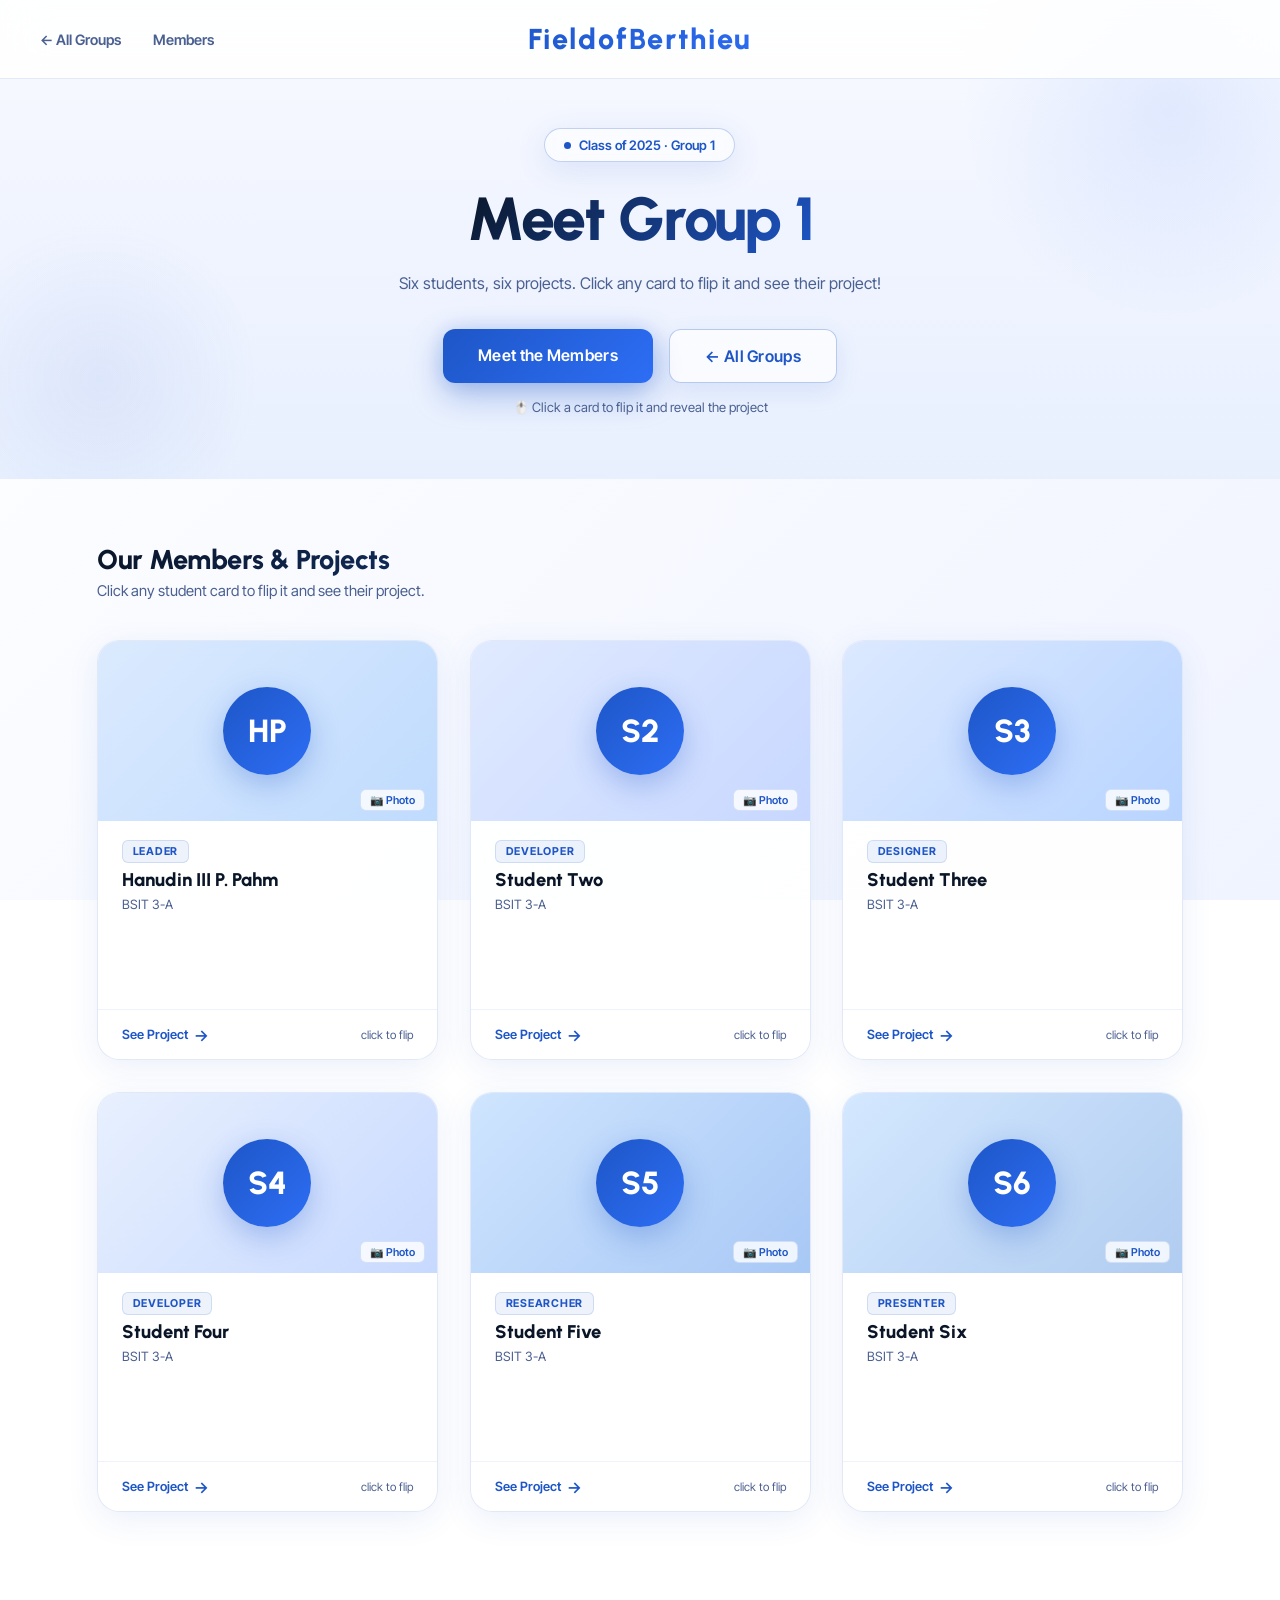
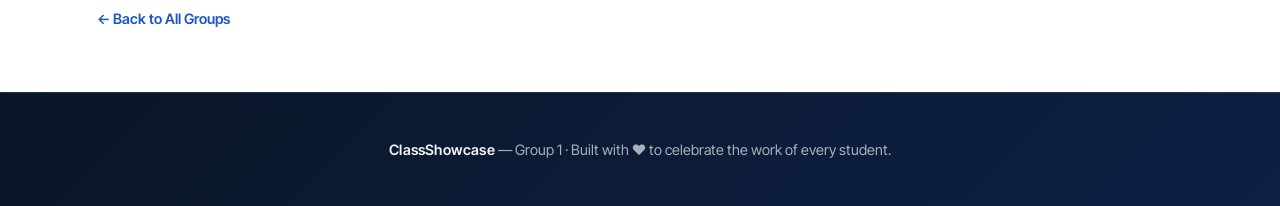
==== showcasewebsite/group1.html @ a746ad6e "added html for all groups" ====
<!DOCTYPE html>
<html lang="en">
<head>
  <meta charset="UTF-8"/>
  <meta name="viewport" content="width=device-width, initial-scale=1.0"/>
  <title>Group 1 — Class Project Showcase</title>
  <link href="https://fonts.googleapis.com/css2?family=Urbanist:wght@400;500;600;700;800&family=Inter+Tight:ital,wght@0,300;0,400;0,500;0,600;1,300&display=swap" rel="stylesheet"/>
  <link rel="stylesheet" href="style.css"/>
  <style>

    /* ─── GROUP HERO ─── */
    .group-hero {
      min-height: 52vh;
      display: flex; flex-direction: column;
      align-items: center; justify-content: center;
      text-align: center;
      padding: 8rem 2rem 4rem;
      background: linear-gradient(180deg, #f8faff 0%, #f0f4ff 50%, #e8f0fe 100%);
      position: relative; overflow: hidden;
    }
    .group-hero::before {
      content: ''; position: absolute; top: -100px; right: -100px;
      width: 420px; height: 420px; border-radius: 50%;
      background: radial-gradient(circle, rgba(45,110,245,0.1) 0%, transparent 70%);
      pointer-events: none;
    }
    .group-hero::after {
      content: ''; position: absolute; bottom: -60px; left: -60px;
      width: 320px; height: 320px; border-radius: 50%;
      background: radial-gradient(circle, rgba(30,86,199,0.07) 0%, transparent 70%);
      pointer-events: none;
    }
    .group-hero-badge {
      display: inline-flex; align-items: center; gap: .5rem;
      background: rgba(255,255,255,0.6); color: var(--blue-brand);
      border: 1px solid rgba(30,86,199,.25); border-radius: 100px;
      padding: .5rem 1.2rem; font-size: .82rem; font-weight: 600;
      margin-bottom: 1.5rem; backdrop-filter: blur(10px);
      box-shadow: 0 8px 32px rgba(30,86,199,.12);
      animation: fadeUp .5s ease both;
    }
    .group-hero-badge-dot {
      width: 7px; height: 7px; border-radius: 50%;
      background: var(--blue-brand); animation: pulse 2.5s ease-in-out infinite;
    }
    .group-hero h1 {
      font-family: 'Urbanist', sans-serif;
      font-size: clamp(2.2rem, 5vw, 3.8rem);
      font-weight: 800; line-height: 1.1;
      background: linear-gradient(135deg, #0a1628 0%, #1e56c7 100%);
      -webkit-background-clip: text; -webkit-text-fill-color: transparent;
      background-clip: text; letter-spacing: -1.5px;
      margin-bottom: 1rem;
      animation: fadeUp .6s .1s ease both;
    }
    .group-hero p {
      max-width: 500px; font-size: 1rem; line-height: 1.75;
      color: var(--text-muted); font-weight: 400;
      animation: fadeUp .6s .2s ease both;
    }
    .group-hero-actions {
      display: flex; gap: 1rem; flex-wrap: wrap; justify-content: center;
      margin-top: 2rem;
      animation: fadeUp .6s .3s ease both;
    }
    .flip-hint {
      margin-top: 1rem;
      display: inline-flex; align-items: center; gap: .4rem;
      font-size: .82rem; color: var(--text-muted);
      animation: fadeUp .6s .4s ease both;
    }

    /* ─── SECTION WRAPPER ─── */
    .section-wrap {
      max-width: 1150px; margin: 0 auto;
      padding: 4rem 2rem 6rem;
    }
    .section-title {
      font-family: 'Urbanist', sans-serif;
      font-size: 1.7rem; font-weight: 800;
      background: linear-gradient(135deg, #0a1628 0%, #1e56c7 100%);
      -webkit-background-clip: text; -webkit-text-fill-color: transparent;
      background-clip: text; letter-spacing: -.5px;
      margin-bottom: .4rem;
    }
    .section-sub {
      font-size: .93rem; color: var(--text-muted);
      margin-bottom: 2.5rem;
    }

    /* ─── FLIP CARD GRID ─── */
    .flip-grid {
      display: grid;
      grid-template-columns: repeat(auto-fill, minmax(280px, 1fr));
      gap: 2rem;
    }

    /* ─── FLIP CARD WRAPPER ─── */
    .flip-card {
      height: 420px;
      perspective: 1200px;
      cursor: pointer;
      animation: fadeUp .5s ease both;
    }

    .flip-card-inner {
      position: relative; width: 100%; height: 100%;
      transform-style: preserve-3d;
      transition: transform .65s cubic-bezier(0.4, 0.2, 0.2, 1);
      border-radius: 22px;
    }
    .flip-card.flipped .flip-card-inner {
      transform: rotateY(180deg);
    }

    /* ─── FRONT ─── */
    .flip-front, .flip-back {
      position: absolute; inset: 0;
      border-radius: 22px;
      backface-visibility: hidden;
      -webkit-backface-visibility: hidden;
      overflow: hidden;
    }

    .flip-front {
      background: rgba(255,255,255,0.9);
      border: 1px solid rgba(30,86,199,.13);
      box-shadow: 0 8px 32px rgba(30,86,199,.09);
      display: flex; flex-direction: column;
      backdrop-filter: blur(8px);
    }

    .flip-front-photo {
      height: 180px;
      display: flex; align-items: center; justify-content: center;
      position: relative; overflow: hidden;
    }
    .flip-front-photo-inner {
      width: 88px; height: 88px; border-radius: 50%;
      display: flex; align-items: center; justify-content: center;
      font-family: 'Urbanist', sans-serif;
      font-size: 2rem; font-weight: 800; color: #fff;
      background: var(--gradient-primary);
      box-shadow: 0 10px 30px rgba(30,86,199,.3);
      z-index: 1;
    }
    .flip-front-photo-label {
      position: absolute; bottom: 10px; right: 12px;
      font-size: .68rem; font-weight: 600; color: var(--blue-brand);
      background: rgba(255,255,255,.8); border-radius: 6px;
      padding: .2rem .55rem; backdrop-filter: blur(4px);
      border: 1px solid rgba(30,86,199,.15);
    }

    .flip-front-body {
      padding: 1.2rem 1.5rem; flex: 1;
      display: flex; flex-direction: column; gap: .4rem;
    }
    .flip-role-badge {
      display: inline-flex;
      font-size: .68rem; font-weight: 700; letter-spacing: .07em;
      text-transform: uppercase; color: var(--blue-brand);
      background: rgba(30,86,199,.08); border-radius: 6px;
      padding: .2rem .6rem; width: fit-content;
      border: 1px solid rgba(30,86,199,.15);
    }
    .flip-name {
      font-family: 'Urbanist', sans-serif;
      font-size: 1.15rem; font-weight: 800;
      color: var(--blue-deep); line-height: 1.2;
    }
    .flip-course {
      font-size: .8rem; color: var(--text-muted);
    }

    .flip-front-footer {
      padding: .9rem 1.5rem;
      border-top: 1px solid rgba(30,86,199,.08);
      display: flex; align-items: center; justify-content: space-between;
    }
    .flip-cta {
      font-size: .8rem; font-weight: 600; color: var(--blue-brand);
      display: flex; align-items: center; gap: .35rem;
    }
    .flip-icon {
      font-size: 1rem; animation: bounceX 1.6s ease-in-out infinite;
    }
    @keyframes bounceX {
      0%,100% { transform: translateX(0); }
      50% { transform: translateX(5px); }
    }

    /* ─── BACK ─── */
    .flip-back {
      transform: rotateY(180deg);
      display: flex; flex-direction: column;
      color: #fff;
    }

    .flip-back-banner {
      height: 130px;
      display: flex; align-items: center; justify-content: center;
      font-size: 3.2rem; position: relative;
      border-radius: 22px 22px 0 0;
      flex-shrink: 0;
    }
    .flip-back-banner::after {
      content: ''; position: absolute; inset: 0;
      background: linear-gradient(to bottom, transparent 40%, rgba(10,22,40,.18) 100%);
      border-radius: 22px 22px 0 0;
    }

    .flip-back-body {
      background: #fff;
      flex: 1; padding: 1.2rem 1.5rem;
      display: flex; flex-direction: column; gap: .5rem;
      border-radius: 0 0 22px 22px;
      overflow-y: auto;
      min-height: 0;
    }
    .flip-back-tags {
      display: flex; gap: .4rem; flex-wrap: wrap;
    }
    .flip-back-title {
      font-family: 'Urbanist', sans-serif;
      font-size: 1.15rem; font-weight: 800;
      background: linear-gradient(135deg, #0a1628, #1e56c7);
      -webkit-background-clip: text; -webkit-text-fill-color: transparent;
      background-clip: text; line-height: 1.2;
    }
    .flip-back-desc {
      font-size: .82rem; color: var(--text-muted);
      line-height: 1.6; font-weight: 400; flex: 1;
    }
    .flip-back-footer {
      display: flex; align-items: center; justify-content: space-between;
      padding-top: .8rem;
      border-top: 1px solid rgba(30,86,199,.08);
      margin-top: auto;
      flex-shrink: 0;
      padding-bottom: .3rem;
    }
    .flip-back-link {
      font-size: .8rem; font-weight: 600; color: var(--blue-brand);
      text-decoration: none;
      display: inline-flex; align-items: center; gap: .3rem;
      transition: gap .2s;
    }
    .flip-back-link:hover { gap: .5rem; }
    .flip-back-close {
      font-size: .75rem; color: var(--text-muted);
      cursor: pointer; font-weight: 500;
      background: none; border: none; padding: 0;
      font-family: 'Inter Tight', sans-serif;
    }

    /* ─── BACK LINK ─── */
    .back-link-wrap {
      max-width: 1150px; margin: 0 auto;
      padding: 0 2rem 4rem;
    }
    .back-link {
      color: var(--blue-brand); font-size: .9rem;
      font-weight: 600; text-decoration: none;
      display: inline-flex; align-items: center; gap: .4rem;
      transition: gap .2s;
    }
    .back-link:hover { gap: .65rem; }

    @media (max-width: 768px) {
      .flip-grid { grid-template-columns: repeat(2, 1fr); gap: 1.2rem; }
      .flip-card { height: 420px; }
      .section-wrap { padding: 3rem 1.2rem 4rem; }
    }
    @media (max-width: 480px) {
      .flip-grid { grid-template-columns: 1fr; }
    }
  </style>
</head>
<body>

  <!-- NAV -->
  <nav id="navbar">
    <a href="index.html" class="nav-logo">FieldofBerthieu</a>
    <ul class="nav-links" id="navLinks">
      <li><a href="index.html">← All Groups</a></li>
      <li><a href="#members">Members</a></li>
    </ul>
    <div class="hamburger" id="hamburger" onclick="toggleNav()">
      <span></span><span></span><span></span>
    </div>
  </nav>

  <!-- HERO -->
  <section class="group-hero">
    <div class="group-hero-badge">
      <span class="group-hero-badge-dot"></span> Class of 2025 · Group 1
    </div>
    <h1>Meet Group 1</h1>
    <p>Six students, six projects. Click any card to flip it and see their project!</p>
    <div class="group-hero-actions">
      <a href="#members" class="btn-primary">Meet the Members</a>
      <a href="index.html" class="btn-secondary">← All Groups</a>
    </div>
    <div class="flip-hint">
      🖱️ Click a card to flip it and reveal the project
    </div>
  </section>

  <!-- MEMBERS + FLIP CARDS -->
  <section class="section-wrap" id="members">
    <div class="section-title">Our Members & Projects</div>
    <div class="section-sub">Click any student card to flip it and see their project.</div>
    <div class="flip-grid" id="flipGrid"></div>
  </section>

  <!-- BACK -->
  <div class="back-link-wrap">
    <a href="index.html" class="back-link">← Back to All Groups</a>
  </div>

  <!-- FOOTER -->
  <footer>
    <strong>ClassShowcase</strong> — Group 1 · Built with ❤️ to celebrate the work of every student.
  </footer>

  <!-- PROJECT MODAL -->
  <div class="modal-overlay" id="projectModal" onclick="handleOverlayClick(event)">
    <div class="modal modal-wrapper" id="projectModalBox">
      <button class="modal-close-btn" onclick="closeProjectModal()">✕</button>
      <div id="pmImageView" style="display:none;">
        <img id="pmFullImage" src="" alt="Project"
          style="width:100%;border-radius:22px;display:block;max-height:90vh;object-fit:contain;"/>
      </div>
      <div id="pmDefaultView">
        <div class="modal-thumb" id="pmThumb" style="border-radius:22px 22px 0 0; font-size:5rem; display:flex; align-items:center; justify-content:center; height:220px;"></div>
        <div class="modal-content">
          <div class="modal-tags" id="pmTags"></div>
          <div class="modal-title" id="pmTitle"></div>
          <div class="modal-desc" id="pmDesc"></div>
          <div class="modal-meta">
            <div class="meta-item">
              <span class="meta-label">Author</span>
              <span class="meta-value" id="pmAuthor"></span>
            </div>
            <div class="meta-item">
              <span class="meta-label">Category</span>
              <span class="meta-value" id="pmCategory"></span>
            </div>
            <div class="meta-item">
              <span class="meta-label">Course</span>
              <span class="meta-value" id="pmCourse"></span>
            </div>
          </div>
          <div class="modal-actions">
            <a href="#" class="btn-primary" id="pmLink" target="_blank">View Project →</a>
            <button class="btn-secondary" onclick="closeProjectModal()">Close</button>
          </div>
        </div>
      </div>
    </div>
  </div>

  <script>
    const BGSLIST = [
      'linear-gradient(135deg,#dbeafe,#bfdbfe)',
      'linear-gradient(135deg,#e0eaff,#c7d7ff)',
      'linear-gradient(135deg,#dce9ff,#b8d4ff)',
      'linear-gradient(135deg,#e8f0fe,#c7d9ff)',
      'linear-gradient(135deg,#cfe5ff,#a8c8f5)',
      'linear-gradient(135deg,#d4e8ff,#b0ccf0)',
    ];
    const COLORS = ['#1e56c7','#2d6ef5','#0d5ad6','#1a3a6b','#3b82f6','#0ea5e9'];

    // ── Edit student & project data here ──
    const members = [
      {
        id: 1,
        // STUDENT INFO
        name: 'Hanudin III P. Pahm', course: 'BSIT 3-A', role: 'Leader', initials: 'HP',
        // PROJECT INFO
        projectTitle: 'Limited Hands, Growing Needs',
        projectDesc: 'An Insertion on the Lack of Manpower at the Field of Dreams Children\'s Charity Foundation. This paper explores how manpower is essential in social work, particularly in children\'s charity, and how the lack of volunteers affects the care and development of children in orphanages.',
        projectTags: ['PT 1', 'Insertion', 'Fratelli Tutti', 'Research'],
        projectEmoji: '📄',
        projectImage: 'hanudin-project.jfif',
        projectLink: '#',
        projectCategory: 'Research',
      },
      {
        id: 2,
        name: 'Student Two', course: 'BSIT 3-A', role: 'Developer', initials: 'S2',
        projectTitle: 'Project Two',
        projectDesc: 'A short description of Student Two\'s project. Edit this to explain what it does and what tech was used.',
        projectTags: ['Flutter', 'Dart'],
        projectEmoji: '📱',
        projectLink: '#',
        projectCategory: 'Mobile',
      },
      {
        id: 3,
        name: 'Student Three', course: 'BSIT 3-A', role: 'Designer', initials: 'S3',
        projectTitle: 'Project Three',
        projectDesc: 'A short description of Student Three\'s project. Edit this to explain what it does and what tech was used.',
        projectTags: ['Figma', 'UI/UX'],
        projectEmoji: '🎨',
        projectLink: '#',
        projectCategory: 'Design',
      },
      {
        id: 4,
        name: 'Student Four', course: 'BSIT 3-A', role: 'Developer', initials: 'S4',
        projectTitle: 'Project Four',
        projectDesc: 'A short description of Student Four\'s project. Edit this to explain what it does and what tech was used.',
        projectTags: ['Python', 'Pandas'],
        projectEmoji: '📊',
        projectLink: '#',
        projectCategory: 'Data / ML',
      },
      {
        id: 5,
        name: 'Student Five', course: 'BSIT 3-A', role: 'Researcher', initials: 'S5',
        projectTitle: 'Project Five',
        projectDesc: 'A short description of Student Five\'s project. Edit this to explain what it does and what tech was used.',
        projectTags: ['Research', 'Docs'],
        projectEmoji: '📝',
        projectLink: '#',
        projectCategory: 'Research',
      },
      {
        id: 6,
        name: 'Student Six', course: 'BSIT 3-A', role: 'Presenter', initials: 'S6',
        projectTitle: 'Project Six',
        projectDesc: 'A short description of Student Six\'s project. Edit this to explain what it does and what tech was used.',
        projectTags: ['JS', 'Canvas'],
        projectEmoji: '🎮',
        projectLink: '#',
        projectCategory: 'Game',
      },
    ];

    function renderFlipCards() {
      const grid = document.getElementById('flipGrid');
      members.forEach((m, i) => {
        const wrapper = document.createElement('div');
        wrapper.className = 'flip-card';
        wrapper.style.animationDelay = (i * 0.08) + 's';
        wrapper.dataset.id = m.id;

        wrapper.innerHTML = `
          <div class="flip-card-inner">

            <!-- FRONT: Student Info -->
            <div class="flip-front">
              <div class="flip-front-photo" style="background:${BGSLIST[i]}">
                <div class="flip-front-photo-inner">${m.initials}</div>
                <span class="flip-front-photo-label">📷 Photo</span>
              </div>
              <div class="flip-front-body">
                <span class="flip-role-badge">${m.role}</span>
                <div class="flip-name">${m.name}</div>
                <div class="flip-course">${m.course}</div>
              </div>
              <div class="flip-front-footer">
                <span class="flip-cta">See Project <span class="flip-icon">→</span></span>
                <span style="font-size:.72rem;color:var(--text-muted);">click to flip</span>
              </div>
            </div>

            <!-- BACK: Project Info -->
            <div class="flip-back">
              <div class="flip-back-banner" style="background:${BGSLIST[i]}">
                ${m.projectEmoji}
              </div>
              <div class="flip-back-body">
                <div class="flip-back-tags">
                  ${m.projectTags.map(t => `<span class="tag">${t}</span>`).join('')}
                </div>
                <div class="flip-back-title">${m.projectTitle}</div>
                <div class="flip-back-desc">${m.projectDesc}</div>
                <div class="flip-back-footer">
                  <button class="btn-primary" style="font-size:.78rem;padding:.5rem 1rem;" onclick="openProjectModal(event, ${m.id})">🔍 View Full Project</button>
                  <button class="flip-back-close" onclick="unflip(event, ${m.id})">↩ Flip back</button>
                </div>
              </div>
            </div>

          </div>`;

        wrapper.addEventListener('click', () => flipCard(m.id));
        grid.appendChild(wrapper);
      });
    }

    function flipCard(id) {
      const card = document.querySelector(`.flip-card[data-id="${id}"]`);
      if (card) card.classList.toggle('flipped');
    }

    function unflip(e, id) {
      e.stopPropagation();
      const card = document.querySelector(`.flip-card[data-id="${id}"]`);
      if (card) card.classList.remove('flipped');
    }

    function openProjectModal(e, id) {
      e.stopPropagation();
      const m = members.find(x => x.id === id);
      const i = members.indexOf(m);
      if (!m) return;

      if (m.projectImage) {
        // Show only the image
        document.getElementById('pmImageView').style.display = 'block';
        document.getElementById('pmDefaultView').style.display = 'none';
        document.getElementById('pmFullImage').src = m.projectImage;
        document.getElementById('pmFullImage').alt = m.projectTitle;
        // Make modal background transparent and tight around image
        document.getElementById('projectModalBox').style.background = 'transparent';
        document.getElementById('projectModalBox').style.boxShadow = 'none';
        document.getElementById('projectModalBox').style.border = 'none';
        document.getElementById('projectModalBox').style.borderRadius = '22px';
        document.getElementById('projectModalBox').style.overflow = 'hidden';
      } else {
        // Show default detail view
        document.getElementById('pmImageView').style.display = 'none';
        document.getElementById('pmDefaultView').style.display = 'block';
        document.getElementById('projectModalBox').style.background = 'rgba(255,255,255,0.95)';
        document.getElementById('projectModalBox').style.boxShadow = '';
        document.getElementById('projectModalBox').style.border = '';

        document.getElementById('pmThumb').style.background = BGSLIST[i];
        document.getElementById('pmThumb').innerHTML = m.projectEmoji;
        document.getElementById('pmThumb').style.height = '220px';
        document.getElementById('pmThumb').style.fontSize = '5rem';
        document.getElementById('pmTags').innerHTML = m.projectTags.map(t => `<span class="tag">${t}</span>`).join('');
        document.getElementById('pmTitle').textContent = m.projectTitle;
        document.getElementById('pmDesc').textContent = m.projectDesc;
        document.getElementById('pmAuthor').textContent = m.name;
        document.getElementById('pmCategory').textContent = m.projectCategory;
        document.getElementById('pmCourse').textContent = m.course;

        const lnk = document.getElementById('pmLink');
        if (m.projectLink && m.projectLink !== '#') {
          lnk.href = m.projectLink;
          lnk.style.display = '';
        } else {
          lnk.style.display = 'none';
        }
      }

      document.getElementById('projectModal').classList.add('open');
    }

    function closeProjectModal() {
      document.getElementById('projectModal').classList.remove('open');
    }

    function handleOverlayClick(e) {
      if (e.target.classList.contains('modal-overlay')) closeProjectModal();
    }

    // NAV
    window.addEventListener('scroll', () => {
      document.getElementById('navbar').classList.toggle('scrolled', window.scrollY > 30);
    });
    function toggleNav() {
      document.getElementById('navbar').classList.toggle('mobile-open');
    }

    renderFlipCards();
  </script>
</body>
</html>
---- showcasewebsite/style.css ----
/* ─── CSS VARIABLES ─── */
:root {
  --blue-deep: #0a1628;
  --blue-dark: #0d2045;
  --blue-mid: #1a3a6b;
  --blue-brand: #1e56c7;
  --blue-vivid: #2d6ef5;
  --blue-light: #5b9af4;
  --blue-pale: #b8d4ff;
  --blue-mist: #e8f0fe;
  --white: #ffffff;
  --off-white: #f5f8ff;
  --text-main: #0a1628;
  --text-muted: #4a6091;
  --gradient-primary: linear-gradient(135deg, #1e56c7 0%, #2d6ef5 100%);
  --gradient-secondary: linear-gradient(135deg, #667eea 0%, #764ba2 100%);
  --gradient-accent: linear-gradient(135deg, #f093fb 0%, #f5576c 100%);
}

/* ─── RESET ─── */
*, *::before, *::after { box-sizing: border-box; margin: 0; padding: 0; }
html { scroll-behavior: smooth; }
body {
  font-family: 'Inter Tight', sans-serif;
  background: linear-gradient(135deg, #ffffff 0%, #f0f4ff 100%);
  color: var(--text-main);
  overflow-x: hidden;
  background-attachment: fixed;
}

/* ─── NAV ─── */
nav {
  position: fixed; top: 0; left: 0; right: 0; z-index: 100;
  display: flex; align-items: center; justify-content: space-between;
  padding: 1.8rem 2.5rem;
  background: rgba(255, 255, 255, 0.85);
  backdrop-filter: blur(20px);
  -webkit-backdrop-filter: blur(20px);
  border-bottom: 1px solid rgba(30, 86, 199, 0.12);
  transition: all .3s cubic-bezier(0.34, 1.56, 0.64, 1);
}
nav.scrolled { 
  box-shadow: 0 12px 48px rgba(30, 86, 199, 0.15), 0 0 1px rgba(30, 86, 199, 0.1);
  background: rgba(255, 255, 255, 0.95);
  padding: 1.4rem 2.5rem;
}

.nav-logo {
  font-family: 'Urbanist', sans-serif;
  font-weight: 800; font-size: 1.8rem;
  background: var(--gradient-primary);
  -webkit-background-clip: text;
  -webkit-text-fill-color: transparent;
  background-clip: text;
  letter-spacing: 2px;
  text-decoration: none;
  transition: transform .3s cubic-bezier(0.34, 1.56, 0.64, 1);
  position: absolute;
  left: 50%;
  transform: translateX(-50%);
  white-space: nowrap;
  padding: 0 2rem;
}
.nav-logo:hover { transform: translateX(-50%) scale(1.05); }

.nav-links { display: flex; gap: 2rem; list-style: none; }
.nav-links a {
  font-size: .9rem; font-weight: 600;
  color: var(--text-muted); text-decoration: none;
  transition: all .3s cubic-bezier(0.34, 1.56, 0.64, 1);
  position: relative;
}
.nav-links a:hover { 
  color: var(--blue-brand);
  transform: translateY(-2px);
}

.nav-btn {
  background: var(--gradient-primary);
  color: #fff; border: none; border-radius: 10px;
  padding: .6rem 1.4rem; font-size: .88rem; font-weight: 600;
  cursor: pointer; transition: all .3s cubic-bezier(0.34, 1.56, 0.64, 1);
  font-family: 'Inter Tight', sans-serif;
  box-shadow: 0 6px 20px rgba(30, 86, 199, 0.3);
  position: relative;
  letter-spacing: 0.3px;
}
.nav-btn:hover { 
  transform: translateY(-3px) translateZ(5px) scale(1.05);
  box-shadow: 0 12px 32px rgba(30, 86, 199, 0.4);
}

.hamburger { display: none; flex-direction: column; gap: 5px; cursor: pointer; padding: 4px; }
.hamburger span { display: block; width: 24px; height: 2px; background: var(--blue-brand); border-radius: 2px; transition: .3s; }

/* ─── HERO ─── */
.hero {
  min-height: 100vh;
  display: flex; flex-direction: column; align-items: center; justify-content: center;
  text-align: center;
  padding: 8rem 2rem 4rem;
  background: linear-gradient(180deg, #f8faff 0%, #f0f4ff 50%, #e8f0fe 100%);
  position: relative; overflow: hidden;
  perspective: 1200px;
}
.hero::before {
  content: '';
  position: absolute; top: -120px; right: -120px;
  width: 520px; height: 520px; border-radius: 50%;
  background: radial-gradient(circle, rgba(45,110,245,0.12) 0%, transparent 70%);
  pointer-events: none;
}
.hero::after {
  content: '';
  position: absolute; bottom: -80px; left: -80px;
  width: 400px; height: 400px; border-radius: 50%;
  background: radial-gradient(circle, rgba(30,86,199,0.08) 0%, transparent 70%);
  pointer-events: none;
}

.hero-badge {
  display: inline-flex; align-items: center; gap: .5rem;
  background: rgba(255, 255, 255, 0.6);
  color: var(--blue-brand);
  border: 1px solid rgba(30, 86, 199, 0.25);
  border-radius: 100px; padding: .5rem 1.2rem;
  font-size: .82rem; font-weight: 600; margin-bottom: 1.8rem;
  animation: fadeUp .6s ease both;
  box-shadow: 0 8px 32px rgba(30, 86, 199, 0.15);
  backdrop-filter: blur(10px);
  -webkit-backdrop-filter: blur(10px);
}
.hero-badge-dot {
  width: 7px; height: 7px; border-radius: 50%;
  background: var(--blue-brand); animation: pulse 2.5s ease-in-out infinite;
}

/* ─── FIX: h1 centered with gradient text ─── */
.hero h1 {
  font-family: 'Urbanist', sans-serif;
  font-size: clamp(2.6rem, 6vw, 5rem);
  font-weight: 800; line-height: 1.08;
  background: linear-gradient(135deg, #0a1628 0%, #1e56c7 100%);
  -webkit-background-clip: text;
  -webkit-text-fill-color: transparent;
  background-clip: text;
  letter-spacing: -2px;
  max-width: 820px;
  width: 100%;
  text-align: center;
  margin-left: auto;
  margin-right: auto;
  display: block;
  animation: fadeUp .7s .1s ease both;
}
.hero h1 em { font-style: normal; }

.hero-sub {
  max-width: 560px; margin: 1.6rem auto 0;
  font-size: 1.15rem; line-height: 1.8;
  color: var(--text-muted); font-weight: 300;
  animation: fadeUp .7s .2s ease both;
  letter-spacing: 0.2px;
  text-align: center;
}

.hero-actions {
  display: flex; gap: 1rem; flex-wrap: wrap; justify-content: center;
  margin-top: 2.5rem;
  animation: fadeUp .7s .3s ease both;
}

.btn-primary {
  background: var(--gradient-primary);
  color: #fff;
  border: none; border-radius: 12px;
  padding: 1rem 2.2rem; font-size: 1rem; font-weight: 600;
  cursor: pointer; transition: all .4s cubic-bezier(0.34, 1.56, 0.64, 1);
  font-family: 'Inter Tight', sans-serif; text-decoration: none; display: inline-block;
  box-shadow: 0 12px 32px rgba(30, 86, 199, 0.35), 0 0 20px rgba(30, 86, 199, 0.15);
  position: relative;
  transform: translateZ(0);
  letter-spacing: 0.3px;
}
.btn-primary:hover { 
  transform: translateY(-4px) translateZ(8px) scale(1.02); 
  box-shadow: 0 20px 48px rgba(30, 86, 199, 0.42), 0 0 32px rgba(30, 86, 199, 0.25);
}
.btn-primary:active { transform: translateY(-1px) translateZ(2px) scale(0.98); }

.btn-secondary {
  background: rgba(255, 255, 255, 0.7);
  color: var(--blue-brand);
  border: 1.5px solid rgba(30, 86, 199, 0.3);
  border-radius: 12px;
  padding: 1rem 2.2rem; font-size: 1rem; font-weight: 600;
  cursor: pointer; transition: all .4s cubic-bezier(0.34, 1.56, 0.64, 1);
  font-family: 'Inter Tight', sans-serif; text-decoration: none; display: inline-block;
  position: relative;
  transform: translateZ(0);
  box-shadow: 0 8px 24px rgba(30, 86, 199, 0.1);
  backdrop-filter: blur(8px);
  letter-spacing: 0.3px;
}
.btn-secondary:hover { 
  border-color: var(--blue-brand); 
  background: rgba(255, 255, 255, 0.85); 
  transform: translateY(-4px) translateZ(8px) scale(1.02);
  box-shadow: 0 16px 32px rgba(30, 86, 199, 0.18);
}

.hero-stats {
  display: flex; gap: 3rem; flex-wrap: wrap; justify-content: center;
  margin-top: 4rem; padding-top: 2.5rem;
  border-top: 1px solid rgba(30,86,199,.1);
  animation: fadeUp .7s .4s ease both;
}
.stat-item { text-align: center; }
.stat-num {
  font-family: 'Urbanist', sans-serif;
  font-size: 2.5rem; font-weight: 800; 
  background: var(--gradient-primary);
  -webkit-background-clip: text;
  -webkit-text-fill-color: transparent;
  background-clip: text;
  display: block;
  letter-spacing: -1px;
}
.stat-label { font-size: .85rem; color: var(--text-muted); font-weight: 400; }

@keyframes fadeUp { 
  from { opacity: 0; transform: translateY(32px) scale(0.95); } 
  to { opacity: 1; transform: translateY(0) scale(1); } 
}
@keyframes fadeIn { from { opacity: 0; filter: blur(10px); } to { opacity: 1; filter: blur(0); } }
@keyframes pulse { 
  0%, 100% { opacity: 1; transform: scale(1); } 
  50% { opacity: 0.4; transform: scale(1.5); } 
}

/* ─── FILTER BAR ─── */
.filter-section {
  padding: 4rem 2rem 2rem;
  max-width: 1200px; margin: 0 auto;
}
.filter-section h2 {
  font-family: 'Urbanist', sans-serif;
  font-size: 2rem; font-weight: 700;
  background: linear-gradient(135deg, #0a1628 0%, #1e56c7 100%);
  -webkit-background-clip: text;
  -webkit-text-fill-color: transparent;
  background-clip: text;
  margin-bottom: 1.5rem;
  letter-spacing: -0.5px;
}
.filter-bar { display: flex; gap: .7rem; flex-wrap: wrap; }
.filter-btn {
  border: 1.5px solid rgba(30, 86, 199, 0.25);
  background: rgba(255, 255, 255, 0.6);
  color: var(--text-muted);
  border-radius: 100px; padding: .5rem 1.3rem;
  font-size: .85rem; font-weight: 600; cursor: pointer;
  transition: all .35s cubic-bezier(0.34, 1.56, 0.64, 1); 
  font-family: 'Inter Tight', sans-serif;
  position: relative;
  backdrop-filter: blur(4px);
  box-shadow: 0 2px 8px rgba(30, 86, 199, 0.05);
}
.filter-btn:hover { 
  transform: translateY(-3px) translateZ(3px);
  border-color: rgba(30, 86, 199, 0.4);
  box-shadow: 0 8px 20px rgba(30, 86, 199, 0.12);
  background: rgba(255, 255, 255, 0.8);
}
.filter-btn.active {
  background: var(--gradient-primary);
  color: #fff;
  border-color: transparent;
  box-shadow: 0 8px 24px rgba(30, 86, 199, 0.3);
  transform: translateY(-2px) translateZ(4px);
}

/* ─── SEARCH ─── */
.search-wrap {
  max-width: 1200px; margin: 0 auto;
  padding: 0 2rem 2rem;
}
.search-input-wrap { position: relative; max-width: 420px; }
.search-input-wrap svg {
  position: absolute; left: 14px; top: 50%; transform: translateY(-50%);
  color: var(--text-muted); pointer-events: none;
}
.search-input {
  width: 100%; padding: .8rem 1.2rem .8rem 2.8rem;
  border: 1.5px solid rgba(30, 86, 199, 0.25);
  border-radius: 12px;
  font-size: .93rem; font-family: 'Inter Tight', sans-serif;
  color: var(--text-main);
  background: rgba(255, 255, 255, 0.8);
  outline: none; transition: all .35s cubic-bezier(0.34, 1.56, 0.64, 1);
  box-shadow: 0 4px 16px rgba(30, 86, 199, 0.08);
  backdrop-filter: blur(4px);
}
.search-input:focus { 
  border-color: var(--blue-brand); 
  box-shadow: 0 0 0 3px rgba(30, 86, 199, 0.12), 0 8px 24px rgba(30, 86, 199, 0.15);
  transform: translateY(-2px) scale(1.01);
  background: rgba(255, 255, 255, 0.95);
}

/* ─── PROJECTS GRID ─── */
.projects-grid {
  max-width: 1200px; margin: 0 auto;
  padding: 1rem 2rem 5rem;
  display: grid;
  grid-template-columns: repeat(auto-fill, minmax(320px, 1fr));
  gap: 1.8rem;
  perspective: 1000px;
}

/* ─── CARD ─── */
.card {
  background: rgba(255, 255, 255, 0.8);
  border: 1px solid rgba(30, 86, 199, 0.15);
  border-radius: 20px; overflow: hidden;
  transition: transform .4s cubic-bezier(0.34, 1.56, 0.64, 1), box-shadow .4s cubic-bezier(0.34, 1.56, 0.64, 1), border-color .3s;
  animation: fadeUp .5s ease both;
  display: flex; flex-direction: column;
  transform-style: preserve-3d;
  position: relative;
  backdrop-filter: blur(8px);
  -webkit-backdrop-filter: blur(8px);
  box-shadow: 0 8px 32px rgba(30, 86, 199, 0.08);
}
.card:hover { 
  transform: translateY(-12px) translateZ(25px) rotateX(5deg) rotateY(-5deg); 
  box-shadow: 0 40px 80px rgba(30, 86, 199, 0.25), 0 0 60px rgba(30, 86, 199, 0.15); 
  border-color: rgba(30, 86, 199, 0.35);
  background: rgba(255, 255, 255, 0.95);
}

.card-thumb {
  width: 100%; height: 180px;
  display: flex; align-items: center; justify-content: center;
  font-size: 3.5rem; position: relative; overflow: hidden;
  transform-style: preserve-3d;
  z-index: 1;
}
.card-thumb::after {
  content: '';
  position: absolute; inset: 0;
  background: linear-gradient(to bottom, transparent 50%, rgba(10,22,40,.15) 100%);
  z-index: 2;
}

.card-body { 
  padding: 1.4rem 1.5rem; 
  flex: 1; 
  display: flex; 
  flex-direction: column; 
  gap: .7rem; 
  transform-style: preserve-3d;
  position: relative;
  z-index: 2;
}

.card-tags { display: flex; gap: .45rem; flex-wrap: wrap; }
.tag {
  font-size: .72rem; font-weight: 600;
  padding: .35rem .85rem; border-radius: 100px;
  background: linear-gradient(135deg, rgba(30, 86, 199, 0.12) 0%, rgba(45, 110, 245, 0.08) 100%);
  color: var(--blue-brand);
  border: 1px solid rgba(30, 86, 199, 0.2);
  text-transform: uppercase;
  letter-spacing: 0.3px;
}

.card-title {
  font-family: 'Urbanist', sans-serif;
  font-size: 1.25rem; font-weight: 700;
  background: linear-gradient(135deg, #0a1628 0%, #1e56c7 100%);
  -webkit-background-clip: text;
  -webkit-text-fill-color: transparent;
  background-clip: text;
  line-height: 1.3;
  letter-spacing: -0.3px;
}

.card-desc {
  font-size: .88rem; color: var(--text-muted);
  line-height: 1.7; font-weight: 300;
  letter-spacing: 0.1px;
}

.card-author {
  display: flex; align-items: center; gap: .7rem;
  margin-top: auto; padding-top: 1.2rem;
  border-top: 1px solid rgba(30, 86, 199, 0.1);
}
.avatar {
  width: 38px; height: 38px; border-radius: 10px;
  display: flex; align-items: center; justify-content: center;
  font-size: .8rem; font-weight: 700; color: #fff;
  flex-shrink: 0;
  background: var(--gradient-primary);
  box-shadow: 0 4px 12px rgba(30, 86, 199, 0.2);
}
.author-info { flex: 1; min-width: 0; }
.author-name { font-size: .85rem; font-weight: 500; color: var(--text-main); }
.author-role { font-size: .75rem; color: var(--text-muted); }

.card-link {
  display: inline-flex; align-items: center; gap: .35rem;
  font-size: .82rem; font-weight: 600; 
  background: var(--gradient-primary);
  -webkit-background-clip: text;
  -webkit-text-fill-color: transparent;
  background-clip: text;
  text-decoration: none; 
  transition: all .3s cubic-bezier(0.34, 1.56, 0.64, 1);
  position: relative;
}
.card-link:hover { 
  gap: .65rem;
  filter: brightness(1.2);
  transform: translateX(2px);
}

/* ─── EMPTY STATE ─── */
.empty-state {
  grid-column: 1/-1; text-align: center; padding: 5rem 1rem;
  color: var(--text-muted);
}
.empty-state svg { margin-bottom: 1rem; opacity: .35; }
.empty-state p { font-size: 1.05rem; }

/* ─── MODAL ─── */
.modal-overlay {
  display: none; position: fixed; inset: 0; z-index: 200;
  background: linear-gradient(135deg, rgba(10, 22, 40, 0.7) 0%, rgba(30, 86, 199, 0.4) 100%);
  backdrop-filter: blur(8px);
  -webkit-backdrop-filter: blur(8px);
  align-items: center; justify-content: center; padding: 2rem;
  perspective: 1000px;
}
.modal-overlay.open { display: flex; animation: fadeIn .35s ease; }

.modal {
  background: rgba(255, 255, 255, 0.95);
  border-radius: 26px;
  max-width: 620px; width: 100%;
  max-height: 90vh; overflow-y: auto;
  box-shadow: 0 40px 100px rgba(10, 22, 40, 0.3), 0 0 80px rgba(30, 86, 199, 0.2);
  animation: slideUpModal .4s cubic-bezier(0.34, 1.56, 0.64, 1);
  transform-style: preserve-3d;
  border: 1px solid rgba(255, 255, 255, 0.6);
  backdrop-filter: blur(12px);
  -webkit-backdrop-filter: blur(12px);
}
@keyframes slideUp { from{transform:translateY(24px);opacity:0} to{transform:none;opacity:1} }
@keyframes slideUpModal { from{transform:translateY(40px) scale(.95) rotateX(-10deg);opacity:0} to{transform:none;opacity:1} }

.modal-thumb {
  width: 100%; height: 220px;
  display: flex; align-items: center; justify-content: center;
  font-size: 5rem; border-radius: 22px 22px 0 0;
}
.modal-content { padding: 2rem; }
.modal-tags { display: flex; gap: .5rem; flex-wrap: wrap; margin-bottom: 1rem; }
.modal-title {
  font-family: 'Urbanist', sans-serif;
  font-size: 1.8rem; font-weight: 800;
  background: linear-gradient(135deg, #0a1628 0%, #1e56c7 100%);
  -webkit-background-clip: text;
  -webkit-text-fill-color: transparent;
  background-clip: text;
  margin-bottom: .75rem; 
  letter-spacing: -0.5px;
}
.modal-desc { font-size: .95rem; color: var(--text-muted); line-height: 1.75; margin-bottom: 1.5rem; }
.modal-meta { display: flex; gap: 2rem; flex-wrap: wrap; margin-bottom: 1.5rem; }
.meta-item { display: flex; flex-direction: column; gap: .2rem; }
.meta-label { font-size: .75rem; color: var(--text-muted); text-transform: uppercase; letter-spacing: .05em; }
.meta-value { font-size: .95rem; font-weight: 500; color: var(--blue-deep); }
.modal-actions { display: flex; gap: .8rem; flex-wrap: wrap; }

.modal-close-btn {
  background: rgba(30, 86, 199, 0.08); border: none; cursor: pointer;
  position: absolute; top: 1.5rem; right: 1.5rem;
  width: 44px; height: 44px; border-radius: 12px;
  display: flex; align-items: center; justify-content: center;
  color: var(--blue-brand);
  font-size: 1.2rem; transition: all .3s cubic-bezier(0.34, 1.56, 0.64, 1);
  box-shadow: 0 4px 12px rgba(30, 86, 199, 0.12);
  backdrop-filter: blur(4px);
}
.modal-close-btn:hover { 
  background: rgba(30, 86, 199, 0.15); 
  transform: rotate(90deg) scale(1.15);
  box-shadow: 0 8px 20px rgba(30, 86, 199, 0.2);
}
.modal-wrapper { position: relative; }

/* ─── FORM ─── */
.form-group { display: flex; flex-direction: column; gap: .4rem; margin-bottom: 1.1rem; }
.form-label { font-size: .85rem; font-weight: 500; color: var(--text-main); }
.form-input, .form-textarea, .form-select {
  border: 1.5px solid rgba(30, 86, 199, 0.2);
  border-radius: 12px;
  padding: .85rem 1.2rem; font-size: .93rem;
  font-family: 'Inter Tight', sans-serif; color: var(--text-main);
  background: rgba(255, 255, 255, 0.8); outline: none;
  transition: all .35s cubic-bezier(0.34, 1.56, 0.64, 1);
  width: 100%;
  box-shadow: 0 4px 16px rgba(30, 86, 199, 0.08);
  backdrop-filter: blur(4px);
}
.form-input:focus, .form-textarea:focus, .form-select:focus {
  border-color: var(--blue-brand);
  box-shadow: 0 0 0 3px rgba(30, 86, 199, 0.12), 0 8px 24px rgba(30, 86, 199, 0.15);
  transform: translateY(-2px) scale(1.01);
  background: rgba(255, 255, 255, 0.95);
}
.form-textarea { resize: vertical; min-height: 90px; }
.form-row { display: grid; grid-template-columns: 1fr 1fr; gap: 1rem; }
.form-error { color: #d9534f; font-size: .85rem; margin-top: .8rem; display: none; }

/* ─── FOOTER ─── */
footer {
  background: linear-gradient(135deg, #0a1628 0%, #0d2045 100%);
  color: rgba(255, 255, 255, 0.65);
  text-align: center; padding: 3rem 2rem;
  font-size: .9rem;
  border-top: 1px solid rgba(255, 255, 255, 0.1);
}
footer strong { 
  color: rgba(255, 255, 255, 0.95);
  font-weight: 600;
  letter-spacing: 0.2px;
}

/* ─── RESPONSIVE ─── */
@media (max-width: 768px) {
  .nav-links, .nav-btn { display: none; }
  .hamburger { display: flex; }
  nav.mobile-open .nav-links {
    display: flex; flex-direction: column;
    position: absolute; top: 100%; left: 0; right: 0;
    background: #fff; padding: 1rem 2rem 1.5rem;
    border-bottom: 1px solid rgba(30,86,199,.1);
    box-shadow: 0 8px 24px rgba(10,22,40,.08);
    gap: 1.2rem;
  }
  nav.mobile-open .nav-btn { display: block; margin-top: .5rem; width: 100%; text-align: center; }
  .form-row { grid-template-columns: 1fr; }
  .hero-stats { gap: 2rem; }
  .projects-grid { grid-template-columns: 1fr; padding: 1rem 1.2rem 4rem; }
  .filter-section, .search-wrap { padding-left: 1.2rem; padding-right: 1.2rem; }
  .modal-meta { gap: 1.2rem; }
}
@media (max-width: 480px) {
  nav { padding: 1rem 1.2rem; }
  .hero h1 { letter-spacing: -1px; }
  .hero-actions { flex-direction: column; align-items: stretch; }
  .btn-primary, .btn-secondary { text-align: center; }
}
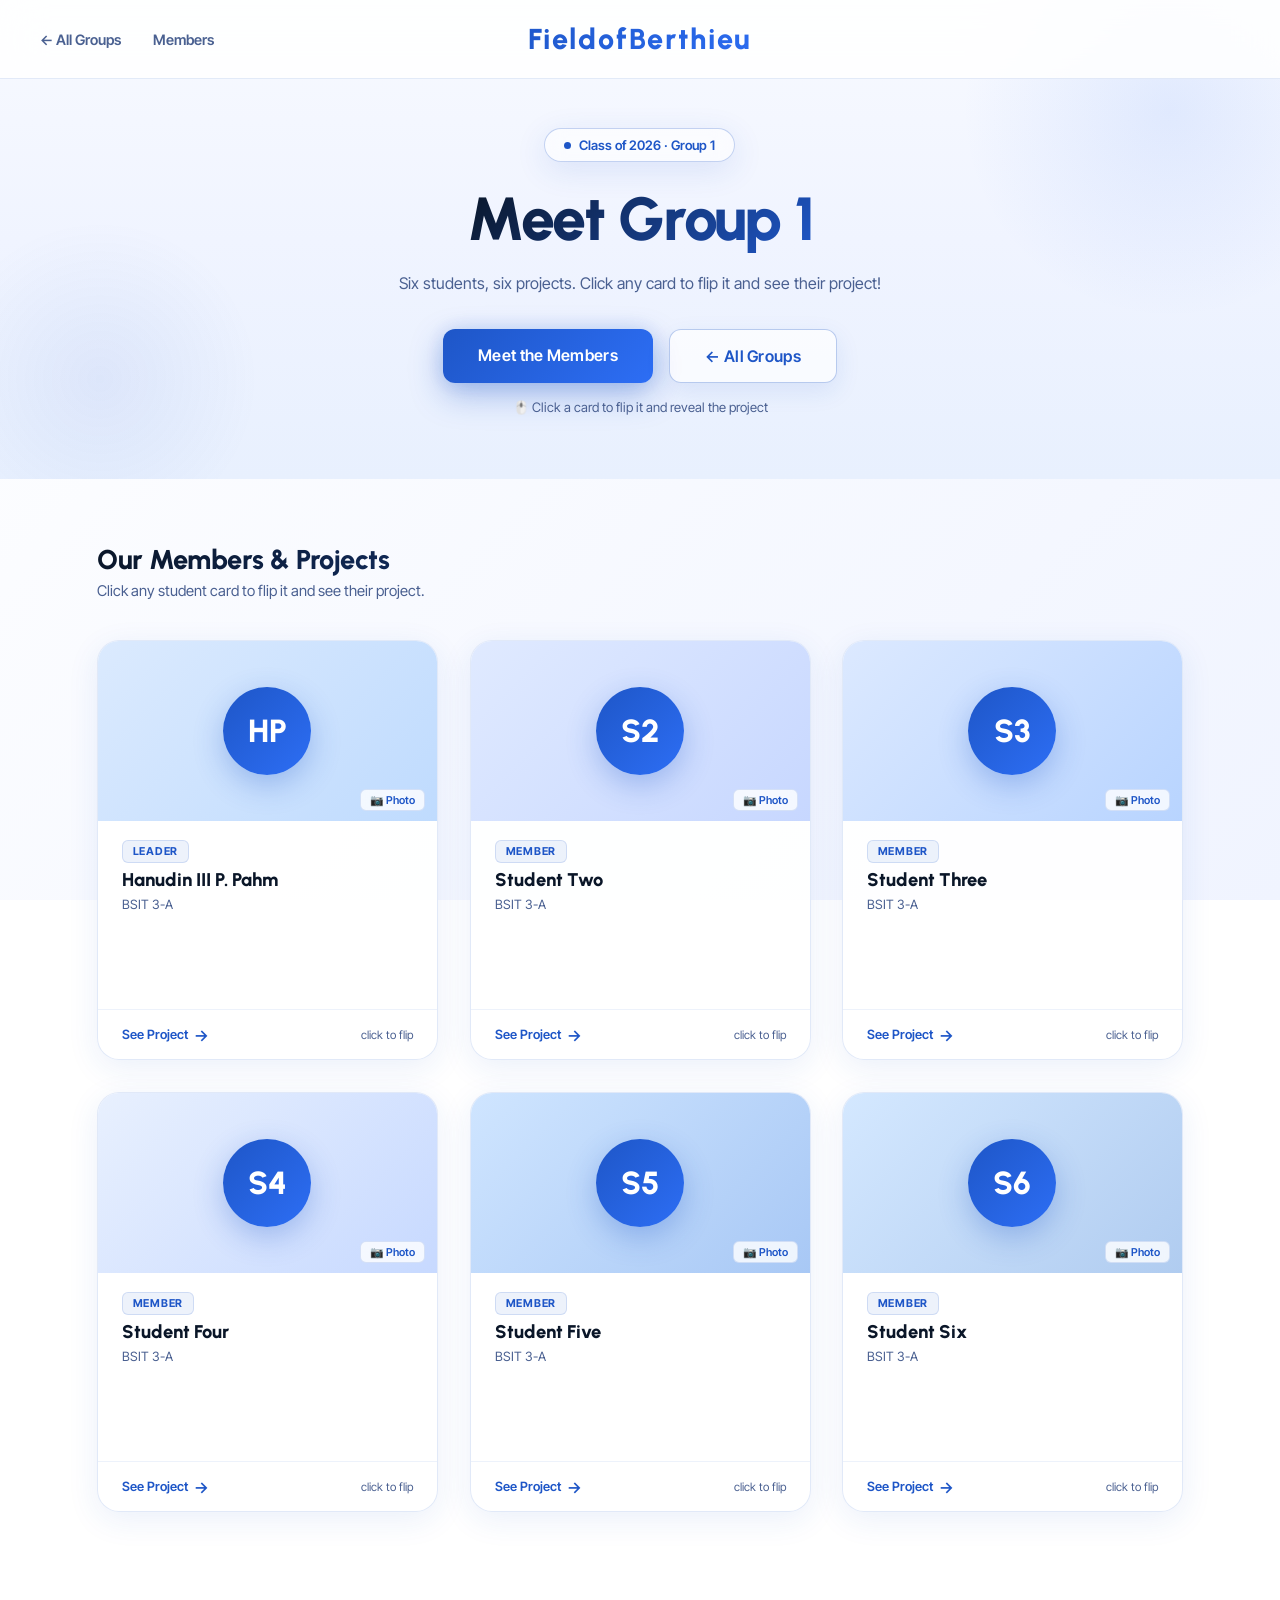
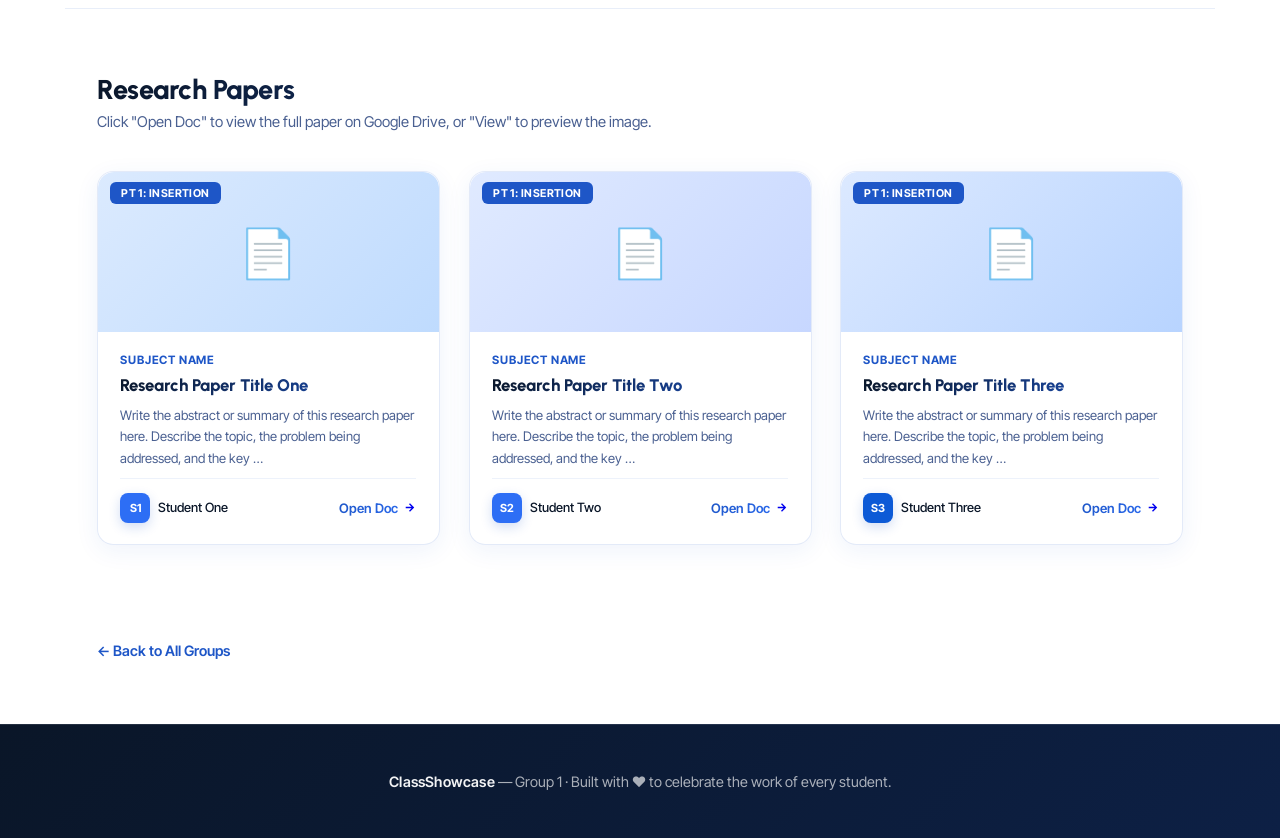
==== commit a988971c: "changes numbers" ====
--- a/showcasewebsite/group1.html
+++ b/showcasewebsite/group1.html
@@ -6,6 +6,7 @@
   <title>Group 1 — Class Project Showcase</title>
   <link href="https://fonts.googleapis.com/css2?family=Urbanist:wght@400;500;600;700;800&family=Inter+Tight:ital,wght@0,300;0,400;0,500;0,600;1,300&display=swap" rel="stylesheet"/>
   <link rel="stylesheet" href="style.css"/>
+  <script src="research/projects1.js"></script>
   <style>
 
     /* ─── GROUP HERO ─── */
@@ -266,6 +267,78 @@
       transition: gap .2s;
     }
     .back-link:hover { gap: .65rem; }
+
+    /* ─── RESEARCH PAPER CARDS ─── */
+    .research-card {
+      background: rgba(255,255,255,0.9);
+      border: 1px solid rgba(30,86,199,.12);
+      border-radius: 16px; overflow: hidden;
+      display: flex; flex-direction: column;
+      transition: transform .35s cubic-bezier(0.34,1.56,0.64,1), box-shadow .35s;
+      animation: fadeUp .5s ease both;
+      box-shadow: 0 6px 24px rgba(30,86,199,.07);
+    }
+    .research-card:hover {
+      transform: translateY(-6px);
+      box-shadow: 0 20px 48px rgba(30,86,199,.15);
+      border-color: rgba(30,86,199,.25);
+    }
+    .research-card-thumb {
+      height: 160px; position: relative; overflow: hidden;
+      display: flex; align-items: center; justify-content: center;
+      border-radius: 16px 16px 0 0;
+    }
+    .research-card-type {
+      position: absolute; top: 10px; left: 12px;
+      font-size: .68rem; font-weight: 700;
+      background: var(--blue-brand); color: #fff;
+      padding: .25rem .7rem; border-radius: 6px;
+      letter-spacing: .04em; text-transform: uppercase;
+      z-index: 2;
+    }
+    .research-card-body {
+      padding: 1.3rem 1.4rem; flex: 1;
+      display: flex; flex-direction: column; gap: .5rem;
+    }
+    .research-card-subject {
+      font-size: .72rem; font-weight: 700; letter-spacing: .07em;
+      text-transform: uppercase; color: var(--blue-brand);
+    }
+    .research-card-title {
+      font-family: 'Urbanist', sans-serif;
+      font-size: 1.05rem; font-weight: 800;
+      background: linear-gradient(135deg, #0a1628, #1e56c7);
+      -webkit-background-clip: text; -webkit-text-fill-color: transparent;
+      background-clip: text; line-height: 1.3;
+    }
+    .research-card-abstract {
+      font-size: .82rem; color: var(--text-muted);
+      line-height: 1.65; font-weight: 400; flex: 1;
+    }
+    .research-card-footer {
+      display: flex; align-items: center; justify-content: space-between;
+      padding-top: .9rem; margin-top: auto;
+      border-top: 1px solid rgba(30,86,199,.08);
+    }
+    .research-card-author {
+      display: flex; align-items: center; gap: .5rem;
+    }
+    .research-card-author-name {
+      font-size: .8rem; font-weight: 500; color: var(--text-main);
+    }
+
+    /* ─── FEATURED PROJECTS GRID ─── */
+    .featured-grid {
+      display: grid;
+      grid-template-columns: repeat(3, 1fr);
+      gap: 1.8rem;
+    }
+    @media (max-width: 900px) {
+      .featured-grid { grid-template-columns: repeat(2, 1fr); }
+    }
+    @media (max-width: 560px) {
+      .featured-grid { grid-template-columns: 1fr; }
+    }
 
     @media (max-width: 768px) {
       .flip-grid { grid-template-columns: repeat(2, 1fr); gap: 1.2rem; }
@@ -294,7 +367,7 @@
   <!-- HERO -->
   <section class="group-hero">
     <div class="group-hero-badge">
-      <span class="group-hero-badge-dot"></span> Class of 2025 · Group 1
+      <span class="group-hero-badge-dot"></span> Class of 2026 · Group 1
     </div>
     <h1>Meet Group 1</h1>
     <p>Six students, six projects. Click any card to flip it and see their project!</p>
@@ -312,6 +385,15 @@
     <div class="section-title">Our Members & Projects</div>
     <div class="section-sub">Click any student card to flip it and see their project.</div>
     <div class="flip-grid" id="flipGrid"></div>
+  </section>
+
+  <hr style="border:none;border-top:1px solid rgba(30,86,199,.1);max-width:1150px;margin:0 auto;"/>
+
+  <!-- FEATURED PROJECTS SECTION -->
+  <section class="section-wrap" id="projects">
+    <div class="section-title">Research Papers</div>
+    <div class="section-sub">Click "Open Doc" to view the full paper on Google Drive, or "View" to preview the image.</div>
+    <div class="featured-grid" id="featuredGrid"></div>
   </section>
 
   <!-- BACK -->
@@ -376,66 +458,87 @@
     const members = [
       {
         id: 1,
-        // STUDENT INFO
         name: 'Hanudin III P. Pahm', course: 'BSIT 3-A', role: 'Leader', initials: 'HP',
-        // PROJECT INFO
         projectTitle: 'Limited Hands, Growing Needs',
-        projectDesc: 'An Insertion on the Lack of Manpower at the Field of Dreams Children\'s Charity Foundation. This paper explores how manpower is essential in social work, particularly in children\'s charity, and how the lack of volunteers affects the care and development of children in orphanages.',
-        projectTags: ['PT 1', 'Insertion', 'Fratelli Tutti', 'Research'],
+        projectAbstract: 'An Insertion on the Lack of Manpower at the Field of Dreams Children\'s Charity Foundation. This paper explores how manpower is essential in social work, particularly in children\'s charity, and how the lack of volunteers affects the care and development of children in orphanages.',
+        projectSubject: 'Fratelli Tutti',
+        projectType: 'PT 1: Insertion',
         projectEmoji: '📄',
         projectImage: 'hanudin-project.jfif',
         projectLink: '#',
+        projectTags: ['PT 1', 'Insertion', 'Fratelli Tutti'],
+        projectDesc: 'An Insertion on the Lack of Manpower at the Field of Dreams Children\'s Charity Foundation.',
         projectCategory: 'Research',
       },
       {
         id: 2,
-        name: 'Student Two', course: 'BSIT 3-A', role: 'Developer', initials: 'S2',
-        projectTitle: 'Project Two',
-        projectDesc: 'A short description of Student Two\'s project. Edit this to explain what it does and what tech was used.',
-        projectTags: ['Flutter', 'Dart'],
-        projectEmoji: '📱',
+        name: 'Student Two', course: 'BSIT 3-A', role: 'Member', initials: 'S2',
+        projectTitle: 'Research Paper Title Two',
+        projectAbstract: 'Write the abstract or summary of this research paper here. Describe the topic, the problem being addressed, and the key findings or arguments of the study.',
+        projectSubject: 'Subject Name',
+        projectType: 'PT 1: Insertion',
+        projectEmoji: '📄',
+        projectImage: '',
         projectLink: '#',
-        projectCategory: 'Mobile',
+        projectTags: ['PT 1', 'Insertion'],
+        projectDesc: 'Write the abstract or summary of this research paper here.',
+        projectCategory: 'Research',
       },
       {
         id: 3,
-        name: 'Student Three', course: 'BSIT 3-A', role: 'Designer', initials: 'S3',
-        projectTitle: 'Project Three',
-        projectDesc: 'A short description of Student Three\'s project. Edit this to explain what it does and what tech was used.',
-        projectTags: ['Figma', 'UI/UX'],
-        projectEmoji: '🎨',
+        name: 'Student Three', course: 'BSIT 3-A', role: 'Member', initials: 'S3',
+        projectTitle: 'Research Paper Title Three',
+        projectAbstract: 'Write the abstract or summary of this research paper here. Describe the topic, the problem being addressed, and the key findings or arguments of the study.',
+        projectSubject: 'Subject Name',
+        projectType: 'PT 1: Insertion',
+        projectEmoji: '📄',
+        projectImage: '',
         projectLink: '#',
-        projectCategory: 'Design',
+        projectTags: ['PT 1', 'Insertion'],
+        projectDesc: 'Write the abstract or summary of this research paper here.',
+        projectCategory: 'Research',
       },
       {
         id: 4,
-        name: 'Student Four', course: 'BSIT 3-A', role: 'Developer', initials: 'S4',
-        projectTitle: 'Project Four',
-        projectDesc: 'A short description of Student Four\'s project. Edit this to explain what it does and what tech was used.',
-        projectTags: ['Python', 'Pandas'],
-        projectEmoji: '📊',
+        name: 'Student Four', course: 'BSIT 3-A', role: 'Member', initials: 'S4',
+        projectTitle: 'Research Paper Title Four',
+        projectAbstract: 'Write the abstract or summary of this research paper here. Describe the topic, the problem being addressed, and the key findings or arguments of the study.',
+        projectSubject: 'Subject Name',
+        projectType: 'PT 1: Insertion',
+        projectEmoji: '📄',
+        projectImage: '',
         projectLink: '#',
-        projectCategory: 'Data / ML',
+        projectTags: ['PT 1', 'Insertion'],
+        projectDesc: 'Write the abstract or summary of this research paper here.',
+        projectCategory: 'Research',
       },
       {
         id: 5,
-        name: 'Student Five', course: 'BSIT 3-A', role: 'Researcher', initials: 'S5',
-        projectTitle: 'Project Five',
-        projectDesc: 'A short description of Student Five\'s project. Edit this to explain what it does and what tech was used.',
-        projectTags: ['Research', 'Docs'],
-        projectEmoji: '📝',
+        name: 'Student Five', course: 'BSIT 3-A', role: 'Member', initials: 'S5',
+        projectTitle: 'Research Paper Title Five',
+        projectAbstract: 'Write the abstract or summary of this research paper here. Describe the topic, the problem being addressed, and the key findings or arguments of the study.',
+        projectSubject: 'Subject Name',
+        projectType: 'PT 1: Insertion',
+        projectEmoji: '📄',
+        projectImage: '',
         projectLink: '#',
+        projectTags: ['PT 1', 'Insertion'],
+        projectDesc: 'Write the abstract or summary of this research paper here.',
         projectCategory: 'Research',
       },
       {
         id: 6,
-        name: 'Student Six', course: 'BSIT 3-A', role: 'Presenter', initials: 'S6',
-        projectTitle: 'Project Six',
-        projectDesc: 'A short description of Student Six\'s project. Edit this to explain what it does and what tech was used.',
-        projectTags: ['JS', 'Canvas'],
-        projectEmoji: '🎮',
+        name: 'Student Six', course: 'BSIT 3-A', role: 'Member', initials: 'S6',
+        projectTitle: 'Research Paper Title Six',
+        projectAbstract: 'Write the abstract or summary of this research paper here. Describe the topic, the problem being addressed, and the key findings or arguments of the study.',
+        projectSubject: 'Subject Name',
+        projectType: 'PT 1: Insertion',
+        projectEmoji: '📄',
+        projectImage: '',
         projectLink: '#',
-        projectCategory: 'Game',
+        projectTags: ['PT 1', 'Insertion'],
+        projectDesc: 'Write the abstract or summary of this research paper here.',
+        projectCategory: 'Research',
       },
     ];
 
@@ -568,7 +671,69 @@
       document.getElementById('navbar').classList.toggle('mobile-open');
     }
 
+    // ─── FEATURED PROJECTS (from projects1.js) ───
+    function renderFeatured() {
+      const grid = document.getElementById('featuredGrid');
+      const BGSLIST_F = [
+        'linear-gradient(135deg,#dbeafe,#bfdbfe)',
+        'linear-gradient(135deg,#e0eaff,#c7d7ff)',
+        'linear-gradient(135deg,#dce9ff,#b8d4ff)',
+        'linear-gradient(135deg,#e8f0fe,#c7d9ff)',
+        'linear-gradient(135deg,#cfe5ff,#a8c8f5)',
+        'linear-gradient(135deg,#d4e8ff,#b0ccf0)',
+      ];
+
+      GROUP1_PROJECTS.forEach((p, i) => {
+        const card = document.createElement('div');
+        card.className = 'research-card';
+        card.style.animationDelay = (i * 0.1) + 's';
+        card.innerHTML = `
+          <div class="research-card-thumb" style="background:${BGSLIST_F[i]}">
+            ${p.paperImage
+              ? `<img src="${p.paperImage}" alt="${p.paperTitle}" style="width:100%;height:100%;object-fit:cover;object-position:top;border-radius:16px 16px 0 0;"/>`
+              : `<span style="font-size:3rem;">📄</span>`
+            }
+            <div class="research-card-type">${p.paperType}</div>
+          </div>
+          <div class="research-card-body">
+            <div class="research-card-subject">${p.paperSubject}</div>
+            <div class="research-card-title">${p.paperTitle}</div>
+            <div class="research-card-abstract">${p.paperAbstract.length > 120 ? p.paperAbstract.slice(0,120)+'…' : p.paperAbstract}</div>
+            <div class="research-card-footer">
+              <div class="research-card-author">
+                <div class="avatar" style="background:${p.studentColor};width:30px;height:30px;border-radius:8px;font-size:.7rem;">${p.studentInitials}</div>
+                <span class="research-card-author-name">${p.studentName}</span>
+              </div>
+              <a href="${p.paperLink !== '#' ? p.paperLink : '#'}"
+                 ${p.paperLink !== '#' ? 'target="_blank"' : ''}
+                 class="card-link"
+                 onclick="${p.paperImage && p.paperLink === '#' ? `openPaperModal(event, ${p.id})` : ''}">
+                ${p.paperLink !== '#' ? 'Open Doc' : p.paperImage ? 'View' : 'Read'}
+                <svg width="13" height="13" fill="none" stroke="currentColor" stroke-width="2.5" viewBox="0 0 24 24"><path d="M5 12h14M12 5l7 7-7 7"/></svg>
+              </a>
+            </div>
+          </div>`;
+        grid.appendChild(card);
+      });
+    }
+
+    // Open image-only modal for papers without a Drive link
+    function openPaperModal(e, id) {
+      e.preventDefault();
+      const p = GROUP1_PROJECTS.find(x => x.id === id);
+      if (!p || !p.paperImage) return;
+      document.getElementById('pmImageView').style.display = 'block';
+      document.getElementById('pmDefaultView').style.display = 'none';
+      document.getElementById('pmFullImage').src = p.paperImage;
+      document.getElementById('pmFullImage').alt = p.paperTitle;
+      document.getElementById('projectModalBox').style.background = 'transparent';
+      document.getElementById('projectModalBox').style.boxShadow = 'none';
+      document.getElementById('projectModalBox').style.border = 'none';
+      document.getElementById('projectModal').classList.add('open');
+    }
+
     renderFlipCards();
+    renderFeatured();
   </script>
 </body>
 </html>
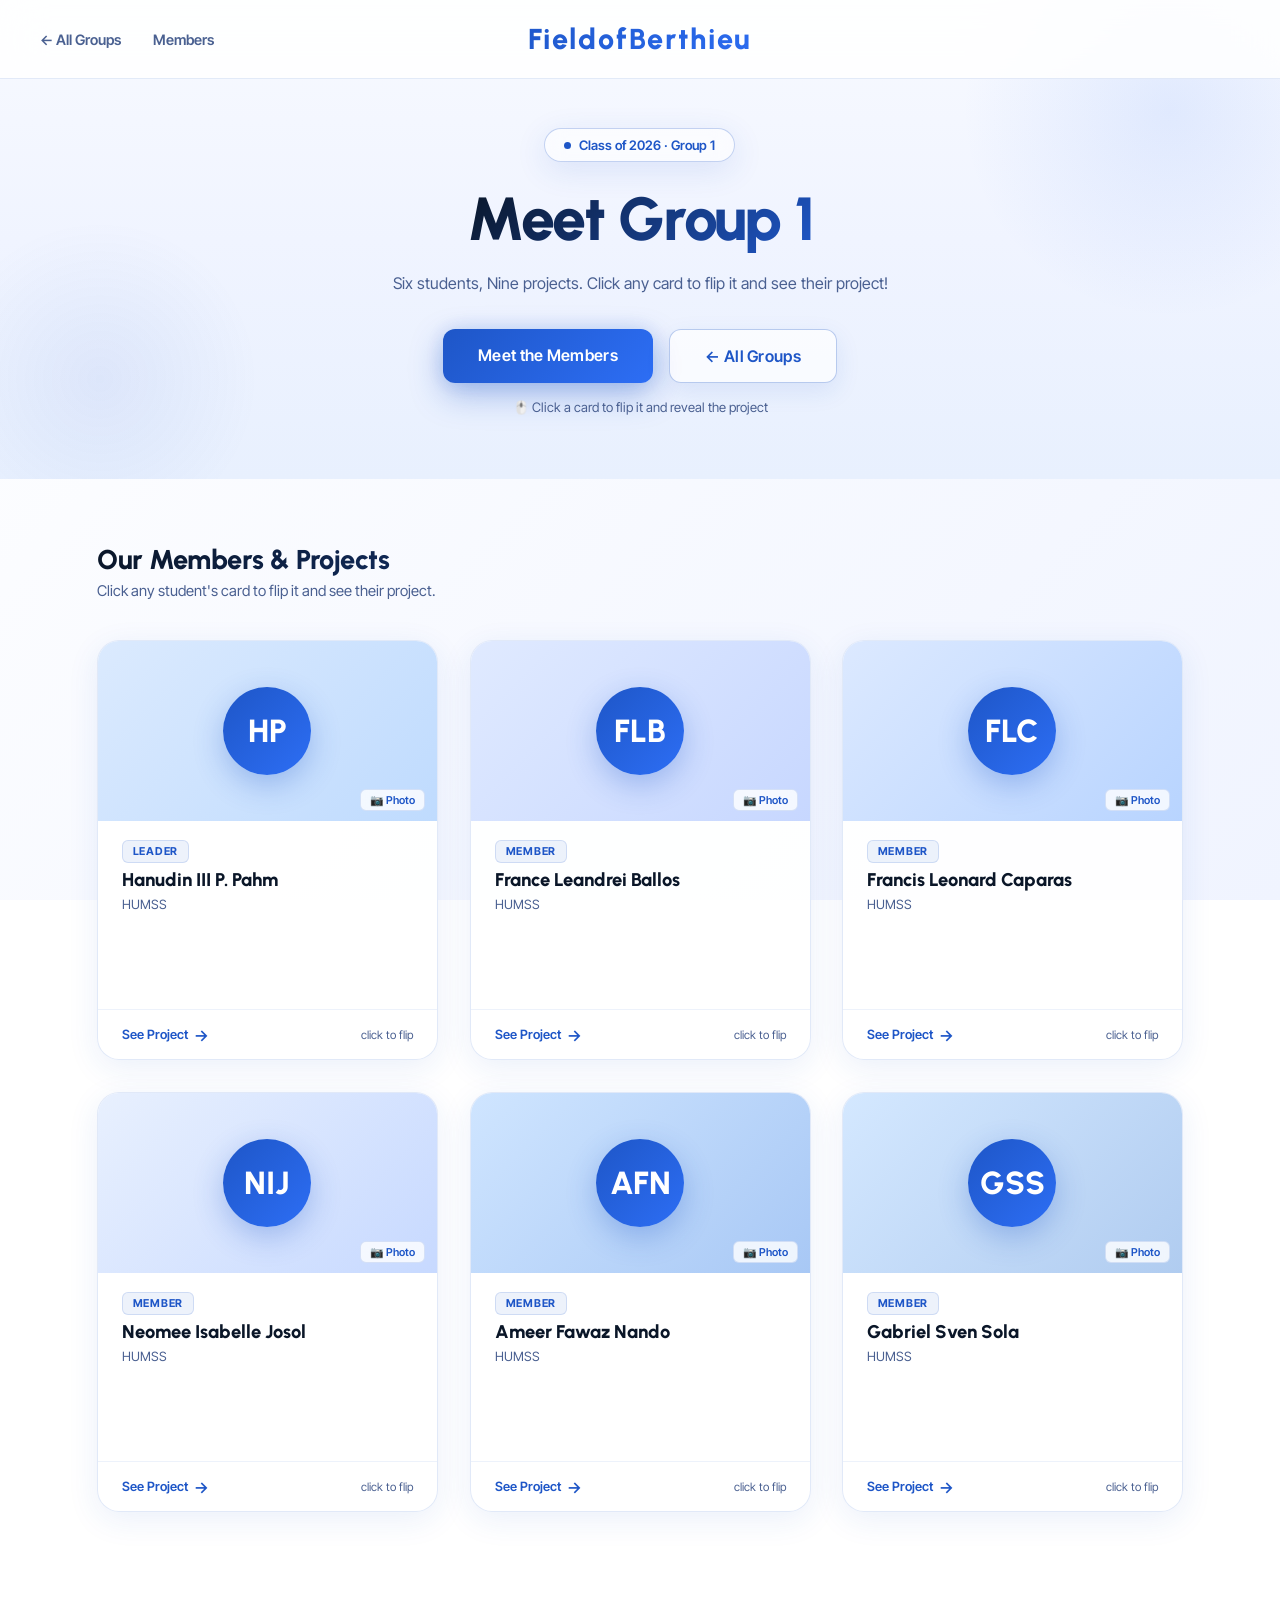
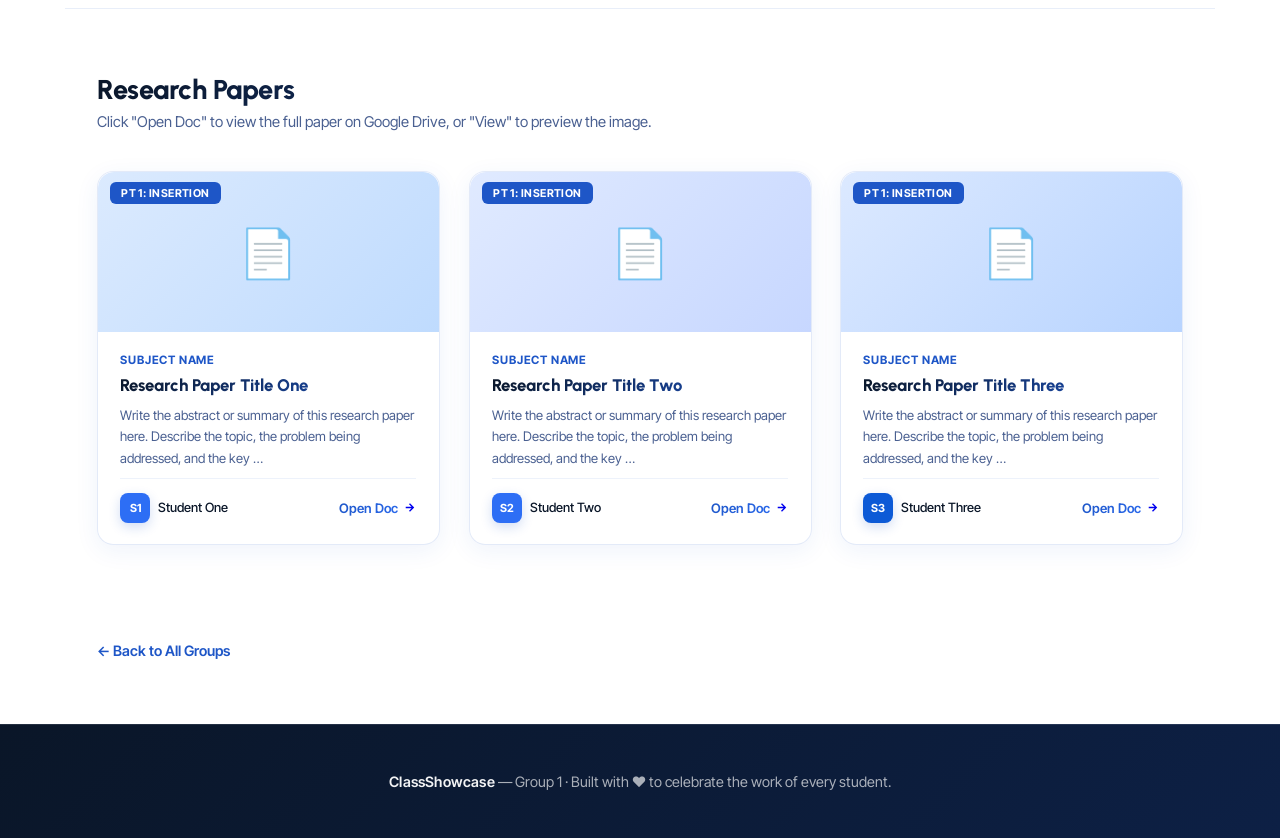
==== commit d64558d0: "added images and edited the research folder" ====
--- a/showcasewebsite/group1.html
+++ b/showcasewebsite/group1.html
@@ -370,7 +370,7 @@
       <span class="group-hero-badge-dot"></span> Class of 2026 · Group 1
     </div>
     <h1>Meet Group 1</h1>
-    <p>Six students, six projects. Click any card to flip it and see their project!</p>
+    <p>Six students, Nine projects. Click any card to flip it and see their project!</p>
     <div class="group-hero-actions">
       <a href="#members" class="btn-primary">Meet the Members</a>
       <a href="index.html" class="btn-secondary">← All Groups</a>
@@ -383,7 +383,7 @@
   <!-- MEMBERS + FLIP CARDS -->
   <section class="section-wrap" id="members">
     <div class="section-title">Our Members & Projects</div>
-    <div class="section-sub">Click any student card to flip it and see their project.</div>
+    <div class="section-sub">Click any student's card to flip it and see their project.</div>
     <div class="flip-grid" id="flipGrid"></div>
   </section>
 
@@ -458,7 +458,7 @@
     const members = [
       {
         id: 1,
-        name: 'Hanudin III P. Pahm', course: 'BSIT 3-A', role: 'Leader', initials: 'HP',
+        name: 'Hanudin III P. Pahm', course: 'HUMSS ', role: 'Leader', initials: 'HP',
         projectTitle: 'Limited Hands, Growing Needs',
         projectAbstract: 'An Insertion on the Lack of Manpower at the Field of Dreams Children\'s Charity Foundation. This paper explores how manpower is essential in social work, particularly in children\'s charity, and how the lack of volunteers affects the care and development of children in orphanages.',
         projectSubject: 'Fratelli Tutti',
@@ -472,13 +472,13 @@
       },
       {
         id: 2,
-        name: 'Student Two', course: 'BSIT 3-A', role: 'Member', initials: 'S2',
+        name: 'France Leandrei Ballos', course: 'HUMSS ', role: 'Member', initials: 'FLB',
         projectTitle: 'Research Paper Title Two',
         projectAbstract: 'Write the abstract or summary of this research paper here. Describe the topic, the problem being addressed, and the key findings or arguments of the study.',
         projectSubject: 'Subject Name',
         projectType: 'PT 1: Insertion',
         projectEmoji: '📄',
-        projectImage: '',
+        projectImage: 'Ballos.jfif',
         projectLink: '#',
         projectTags: ['PT 1', 'Insertion'],
         projectDesc: 'Write the abstract or summary of this research paper here.',
@@ -486,13 +486,13 @@
       },
       {
         id: 3,
-        name: 'Student Three', course: 'BSIT 3-A', role: 'Member', initials: 'S3',
+        name: 'Francis Leonard Caparas', course: 'HUMSS ', role: 'Member', initials: 'FLC',
         projectTitle: 'Research Paper Title Three',
         projectAbstract: 'Write the abstract or summary of this research paper here. Describe the topic, the problem being addressed, and the key findings or arguments of the study.',
         projectSubject: 'Subject Name',
         projectType: 'PT 1: Insertion',
         projectEmoji: '📄',
-        projectImage: '',
+        projectImage: 'Rigby_the_kitty.webp',
         projectLink: '#',
         projectTags: ['PT 1', 'Insertion'],
         projectDesc: 'Write the abstract or summary of this research paper here.',
@@ -500,13 +500,13 @@
       },
       {
         id: 4,
-        name: 'Student Four', course: 'BSIT 3-A', role: 'Member', initials: 'S4',
+        name: 'Neomee Isabelle Josol', course: 'HUMSS ', role: 'Member', initials: 'NIJ',
         projectTitle: 'Research Paper Title Four',
         projectAbstract: 'Write the abstract or summary of this research paper here. Describe the topic, the problem being addressed, and the key findings or arguments of the study.',
         projectSubject: 'Subject Name',
         projectType: 'PT 1: Insertion',
         projectEmoji: '📄',
-        projectImage: '',
+        projectImage: 'Neomee.jfif',
         projectLink: '#',
         projectTags: ['PT 1', 'Insertion'],
         projectDesc: 'Write the abstract or summary of this research paper here.',
@@ -514,13 +514,13 @@
       },
       {
         id: 5,
-        name: 'Student Five', course: 'BSIT 3-A', role: 'Member', initials: 'S5',
+        name: 'Ameer Fawaz Nando', course: 'HUMSS ', role: 'Member', initials: 'AFN',
         projectTitle: 'Research Paper Title Five',
         projectAbstract: 'Write the abstract or summary of this research paper here. Describe the topic, the problem being addressed, and the key findings or arguments of the study.',
         projectSubject: 'Subject Name',
         projectType: 'PT 1: Insertion',
         projectEmoji: '📄',
-        projectImage: '',
+        projectImage: 'Nando.jfif',
         projectLink: '#',
         projectTags: ['PT 1', 'Insertion'],
         projectDesc: 'Write the abstract or summary of this research paper here.',
@@ -528,13 +528,13 @@
       },
       {
         id: 6,
-        name: 'Student Six', course: 'BSIT 3-A', role: 'Member', initials: 'S6',
+        name: 'Gabriel Sven Sola', course: 'HUMSS ', role: 'Member', initials: 'GSS',
         projectTitle: 'Research Paper Title Six',
         projectAbstract: 'Write the abstract or summary of this research paper here. Describe the topic, the problem being addressed, and the key findings or arguments of the study.',
         projectSubject: 'Subject Name',
         projectType: 'PT 1: Insertion',
         projectEmoji: '📄',
-        projectImage: '',
+        projectImage: 'Rigby_the_kitty.webp',
         projectLink: '#',
         projectTags: ['PT 1', 'Insertion'],
         projectDesc: 'Write the abstract or summary of this research paper here.',
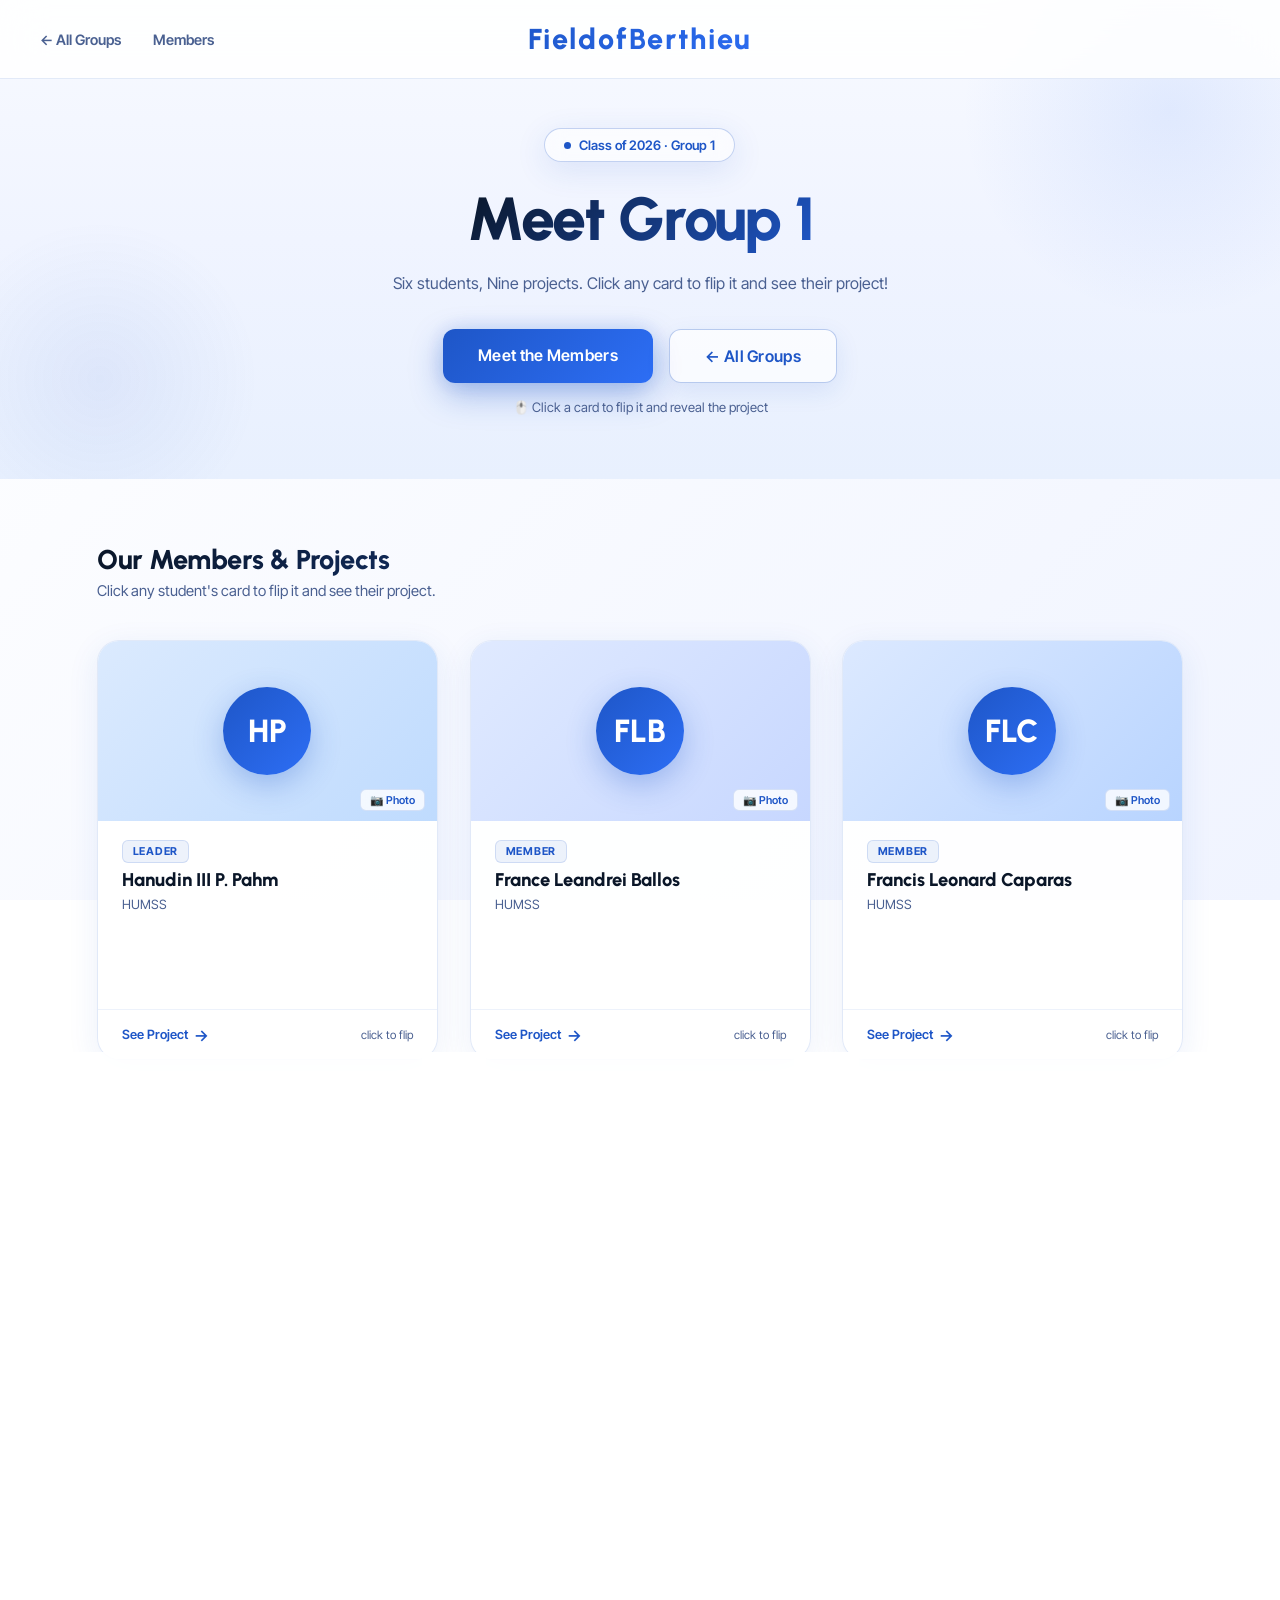
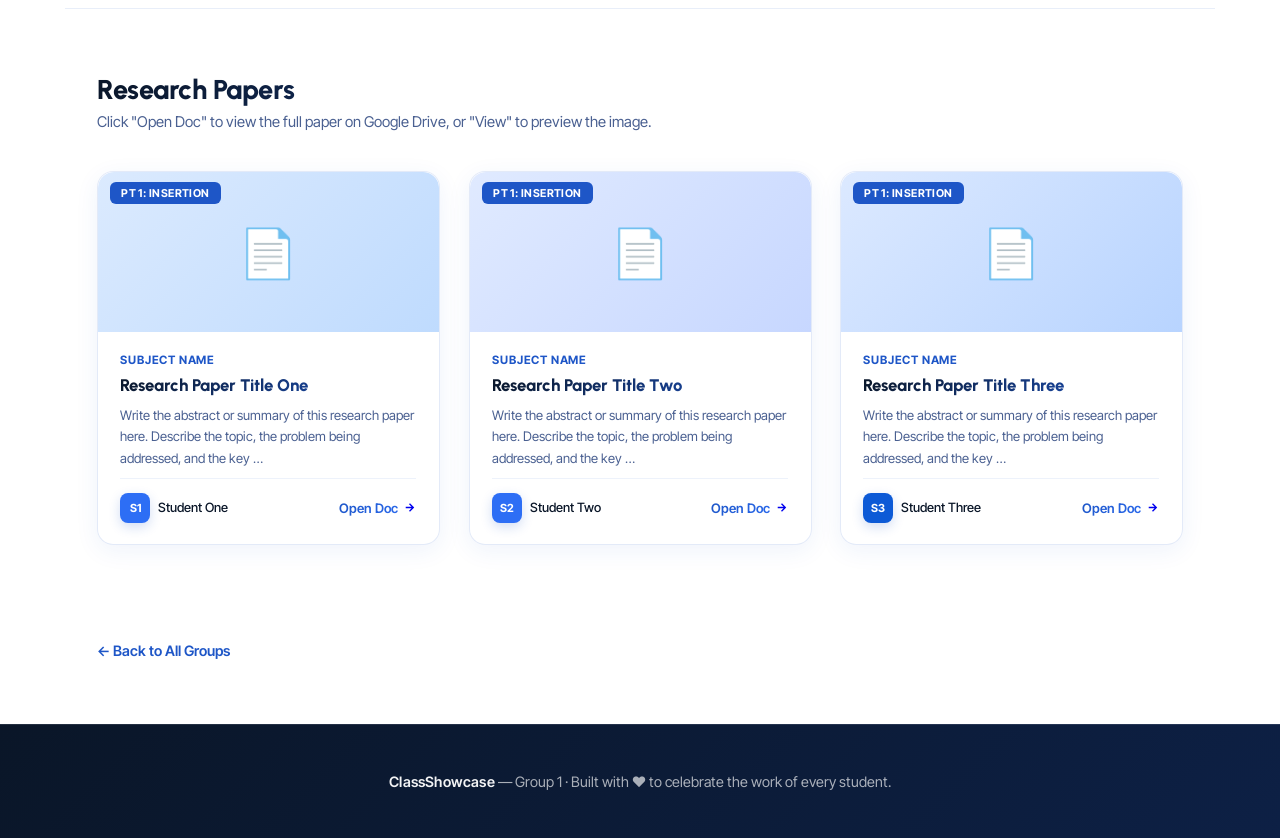
==== commit f88f17f6: "put the pictures in the folder called insertion" ====
--- a/showcasewebsite/group1.html
+++ b/showcasewebsite/group1.html
@@ -464,7 +464,7 @@
         projectSubject: 'Fratelli Tutti',
         projectType: 'PT 1: Insertion',
         projectEmoji: '📄',
-        projectImage: 'hanudin-project.jfif',
+        projectImage: 'insertion/hanudin-project.jfif',
         projectLink: '#',
         projectTags: ['PT 1', 'Insertion', 'Fratelli Tutti'],
         projectDesc: 'An Insertion on the Lack of Manpower at the Field of Dreams Children\'s Charity Foundation.',
@@ -478,7 +478,7 @@
         projectSubject: 'Subject Name',
         projectType: 'PT 1: Insertion',
         projectEmoji: '📄',
-        projectImage: 'Ballos.jfif',
+        projectImage: 'insertion/Ballos.jfif',
         projectLink: '#',
         projectTags: ['PT 1', 'Insertion'],
         projectDesc: 'Write the abstract or summary of this research paper here.',
@@ -492,7 +492,7 @@
         projectSubject: 'Subject Name',
         projectType: 'PT 1: Insertion',
         projectEmoji: '📄',
-        projectImage: 'Rigby_the_kitty.webp',
+        projectImage: 'insertion/Rigby_the_kitty.webp',
         projectLink: '#',
         projectTags: ['PT 1', 'Insertion'],
         projectDesc: 'Write the abstract or summary of this research paper here.',
@@ -506,7 +506,7 @@
         projectSubject: 'Subject Name',
         projectType: 'PT 1: Insertion',
         projectEmoji: '📄',
-        projectImage: 'Neomee.jfif',
+        projectImage: 'insertion/Neomee.jfif',
         projectLink: '#',
         projectTags: ['PT 1', 'Insertion'],
         projectDesc: 'Write the abstract or summary of this research paper here.',
@@ -520,7 +520,7 @@
         projectSubject: 'Subject Name',
         projectType: 'PT 1: Insertion',
         projectEmoji: '📄',
-        projectImage: 'Nando.jfif',
+        projectImage: 'insertion/Nando.jfif',
         projectLink: '#',
         projectTags: ['PT 1', 'Insertion'],
         projectDesc: 'Write the abstract or summary of this research paper here.',
@@ -534,7 +534,7 @@
         projectSubject: 'Subject Name',
         projectType: 'PT 1: Insertion',
         projectEmoji: '📄',
-        projectImage: 'Rigby_the_kitty.webp',
+        projectImage: 'insertion/Rigby_the_kitty.webp',
         projectLink: '#',
         projectTags: ['PT 1', 'Insertion'],
         projectDesc: 'Write the abstract or summary of this research paper here.',
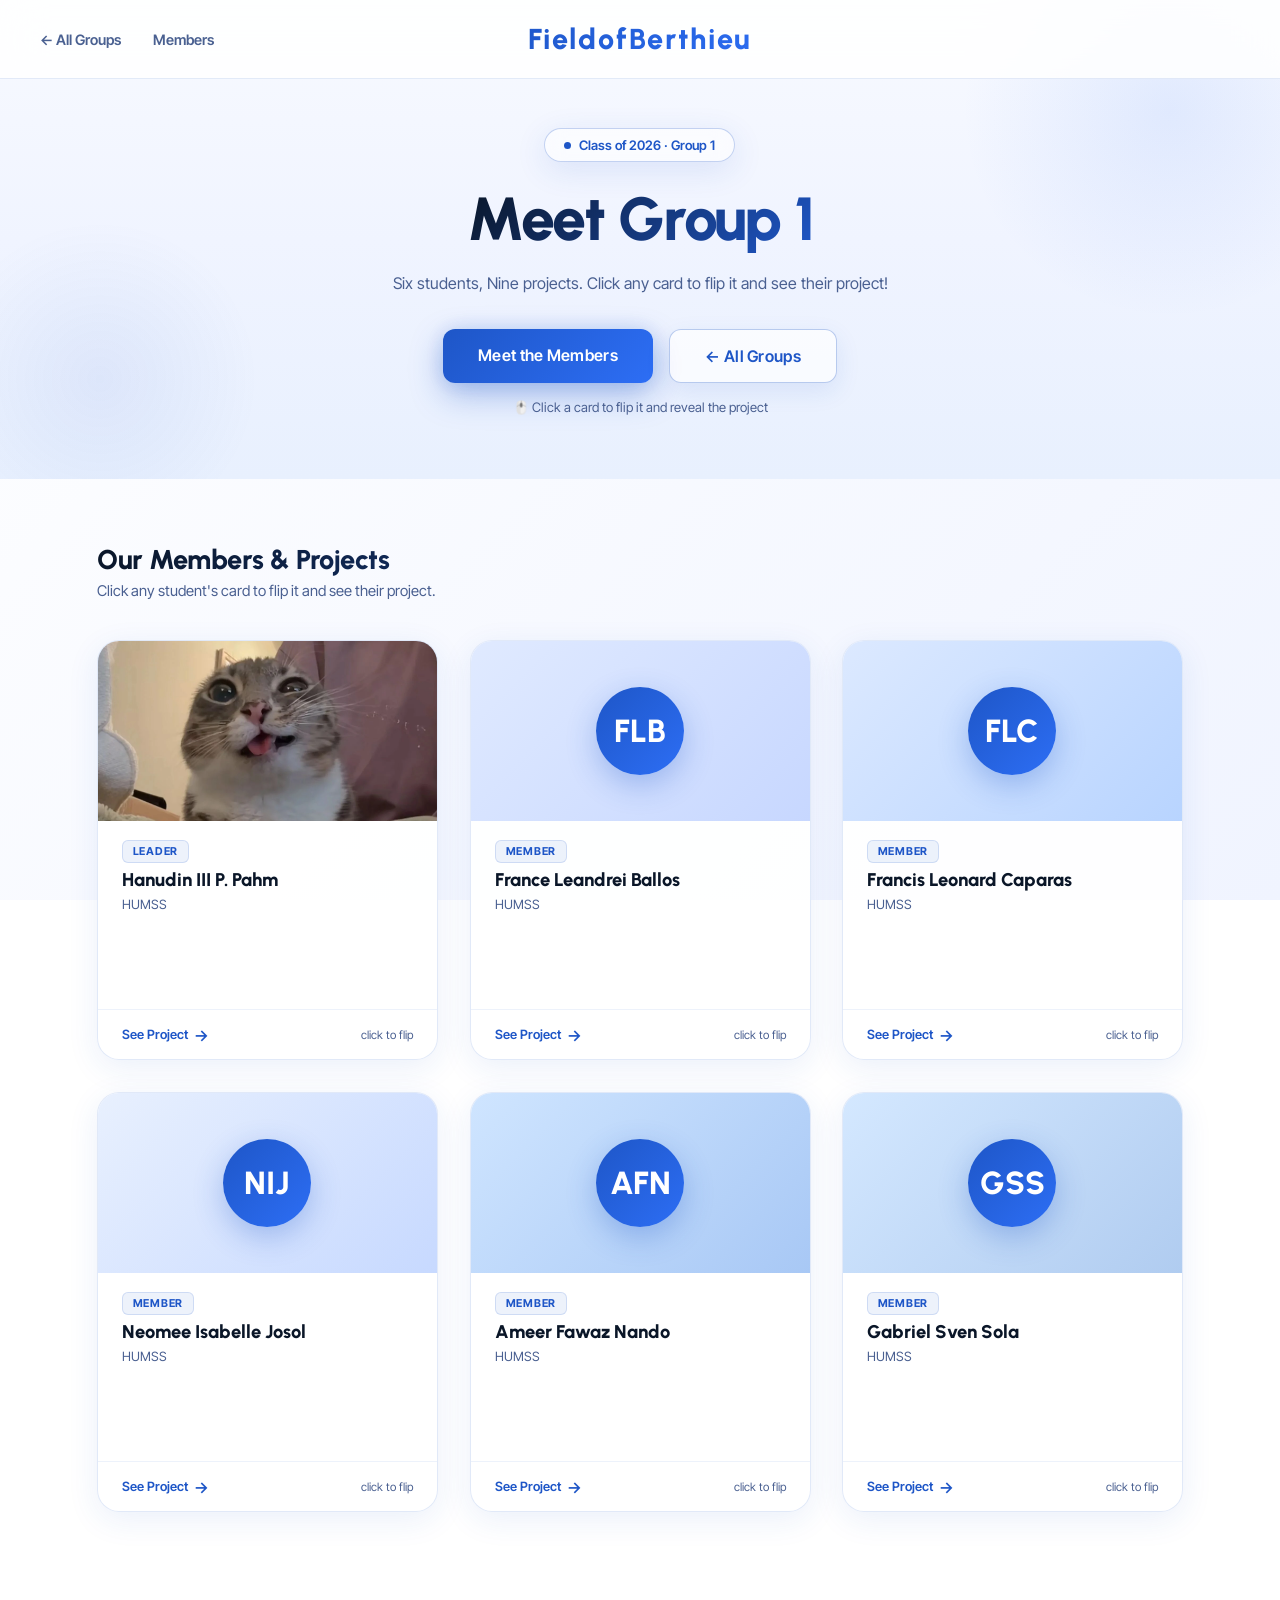
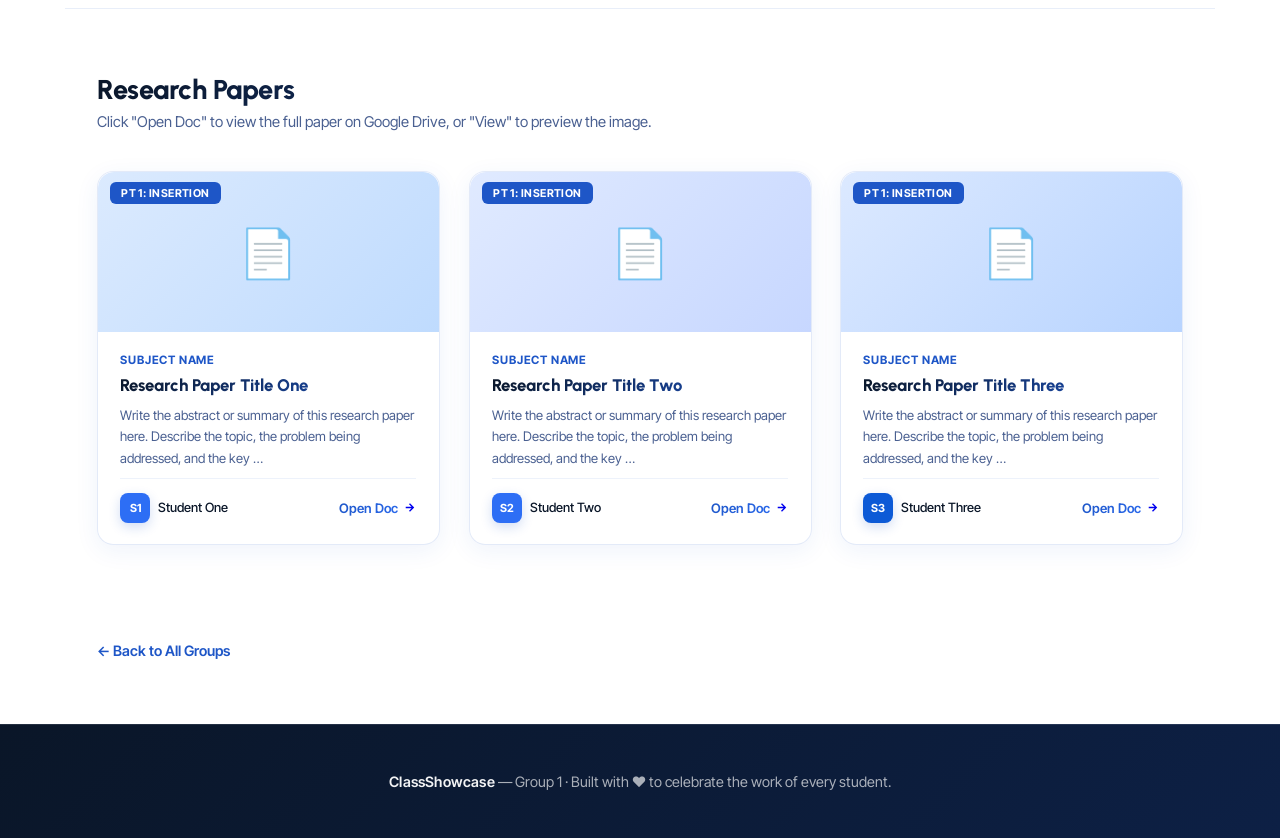
==== commit 4f0ef2fa: "added indicator for image changer" ====
--- a/showcasewebsite/group1.html
+++ b/showcasewebsite/group1.html
@@ -459,6 +459,7 @@
       {
         id: 1,
         name: 'Hanudin III P. Pahm', course: 'HUMSS ', role: 'Leader', initials: 'HP',
+        photo: 'insertion/Rigby_the_kitty.webp',
         projectTitle: 'Limited Hands, Growing Needs',
         projectAbstract: 'An Insertion on the Lack of Manpower at the Field of Dreams Children\'s Charity Foundation. This paper explores how manpower is essential in social work, particularly in children\'s charity, and how the lack of volunteers affects the care and development of children in orphanages.',
         projectSubject: 'Fratelli Tutti',
@@ -555,9 +556,13 @@
 
             <!-- FRONT: Student Info -->
             <div class="flip-front">
-              <div class="flip-front-photo" style="background:${BGSLIST[i]}">
-                <div class="flip-front-photo-inner">${m.initials}</div>
-                <span class="flip-front-photo-label">📷 Photo</span>
+              <!-- Code for Changing Photo Display -->
+              <div class="flip-front-photo" style="background:${BGSLIST[i]};padding:0;overflow:hidden;"> 
+                ${m.photo
+                  ? `<img src="${m.photo}" alt="${m.name}"
+                      style="width:100%;height:100%;object-fit:cover;object-position:top;display:block;"/>`
+                  : `<div class="flip-front-photo-inner">${m.initials}</div>`
+                }
               </div>
               <div class="flip-front-body">
                 <span class="flip-role-badge">${m.role}</span>
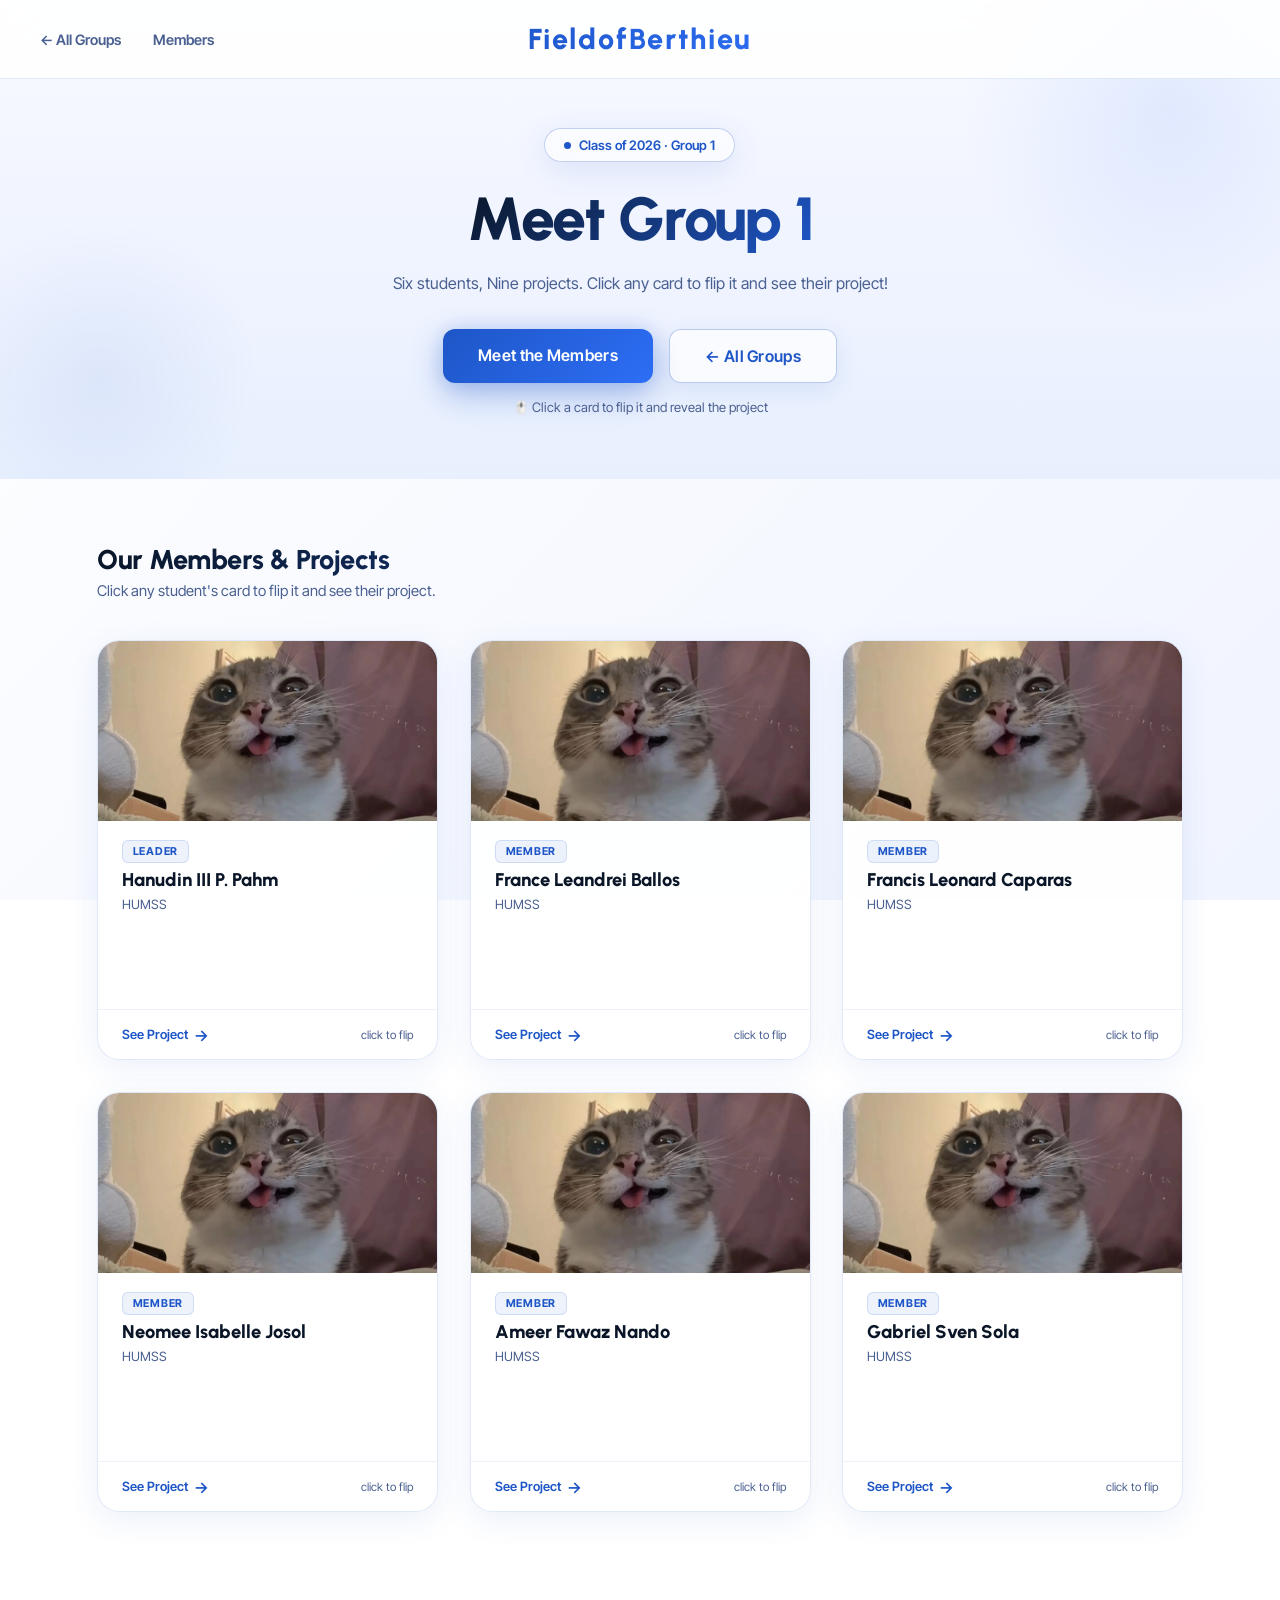
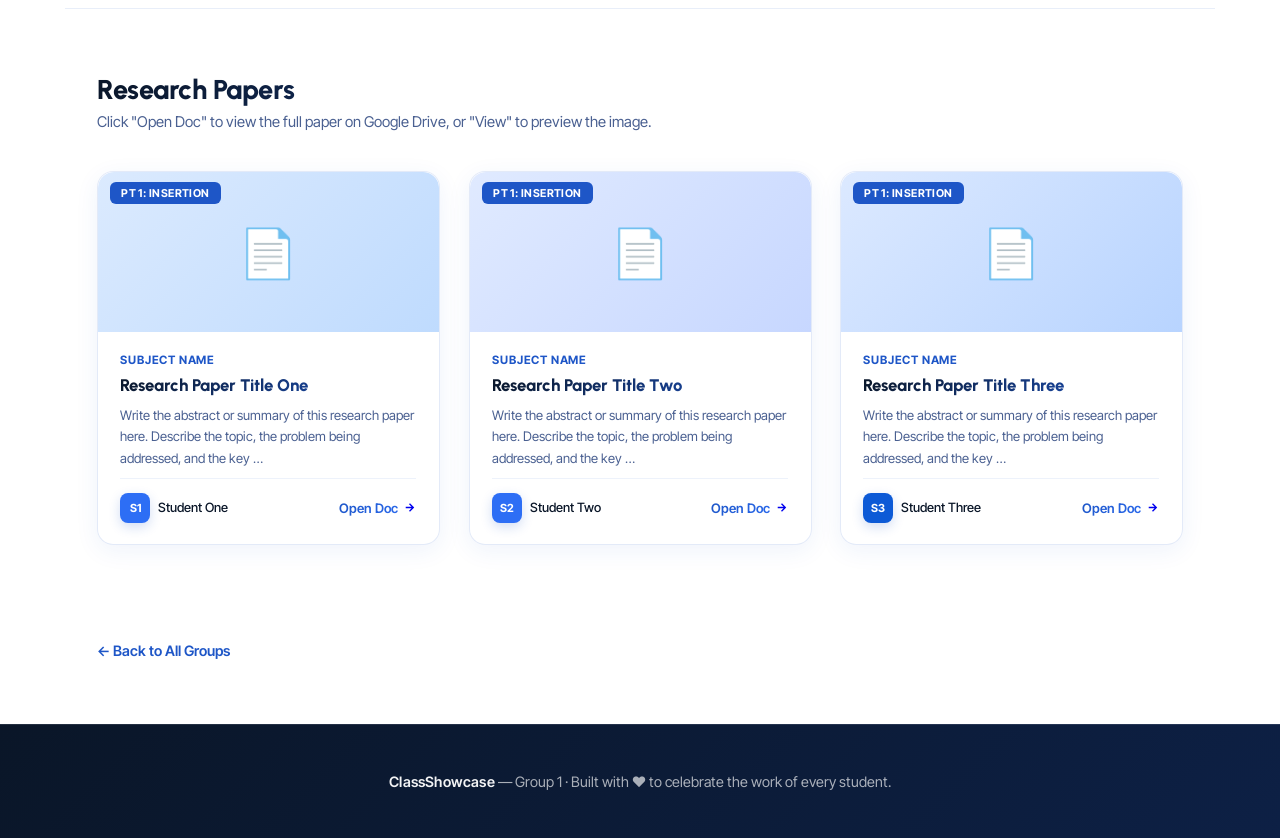
==== commit b451c350: "cleaned and removed the initials" ====
--- a/showcasewebsite/group1.html
+++ b/showcasewebsite/group1.html
@@ -458,7 +458,7 @@
     const members = [
       {
         id: 1,
-        name: 'Hanudin III P. Pahm', course: 'HUMSS ', role: 'Leader', initials: 'HP',
+        name: 'Hanudin III P. Pahm', course: 'HUMSS ', role: 'Leader',
         photo: 'insertion/Rigby_the_kitty.webp',
         projectTitle: 'Limited Hands, Growing Needs',
         projectAbstract: 'An Insertion on the Lack of Manpower at the Field of Dreams Children\'s Charity Foundation. This paper explores how manpower is essential in social work, particularly in children\'s charity, and how the lack of volunteers affects the care and development of children in orphanages.',
@@ -473,7 +473,8 @@
       },
       {
         id: 2,
-        name: 'France Leandrei Ballos', course: 'HUMSS ', role: 'Member', initials: 'FLB',
+        name: 'France Leandrei Ballos', course: 'HUMSS ', role: 'Member',
+        photo: 'insertion/Rigby_the_kitty.webp',
         projectTitle: 'Research Paper Title Two',
         projectAbstract: 'Write the abstract or summary of this research paper here. Describe the topic, the problem being addressed, and the key findings or arguments of the study.',
         projectSubject: 'Subject Name',
@@ -487,7 +488,8 @@
       },
       {
         id: 3,
-        name: 'Francis Leonard Caparas', course: 'HUMSS ', role: 'Member', initials: 'FLC',
+        name: 'Francis Leonard Caparas', course: 'HUMSS ', role: 'Member',
+        photo: 'insertion/Rigby_the_kitty.webp',
         projectTitle: 'Research Paper Title Three',
         projectAbstract: 'Write the abstract or summary of this research paper here. Describe the topic, the problem being addressed, and the key findings or arguments of the study.',
         projectSubject: 'Subject Name',
@@ -501,7 +503,8 @@
       },
       {
         id: 4,
-        name: 'Neomee Isabelle Josol', course: 'HUMSS ', role: 'Member', initials: 'NIJ',
+        name: 'Neomee Isabelle Josol', course: 'HUMSS ', role: 'Member',
+        photo: 'insertion/Rigby_the_kitty.webp',
         projectTitle: 'Research Paper Title Four',
         projectAbstract: 'Write the abstract or summary of this research paper here. Describe the topic, the problem being addressed, and the key findings or arguments of the study.',
         projectSubject: 'Subject Name',
@@ -515,7 +518,8 @@
       },
       {
         id: 5,
-        name: 'Ameer Fawaz Nando', course: 'HUMSS ', role: 'Member', initials: 'AFN',
+        name: 'Ameer Fawaz Nando', course: 'HUMSS ', role: 'Member',
+        photo: 'insertion/Rigby_the_kitty.webp',
         projectTitle: 'Research Paper Title Five',
         projectAbstract: 'Write the abstract or summary of this research paper here. Describe the topic, the problem being addressed, and the key findings or arguments of the study.',
         projectSubject: 'Subject Name',
@@ -529,7 +533,8 @@
       },
       {
         id: 6,
-        name: 'Gabriel Sven Sola', course: 'HUMSS ', role: 'Member', initials: 'GSS',
+        name: 'Gabriel Sven Sola', course: 'HUMSS ', role: 'Member',
+        photo: 'insertion/Rigby_the_kitty.webp',
         projectTitle: 'Research Paper Title Six',
         projectAbstract: 'Write the abstract or summary of this research paper here. Describe the topic, the problem being addressed, and the key findings or arguments of the study.',
         projectSubject: 'Subject Name',
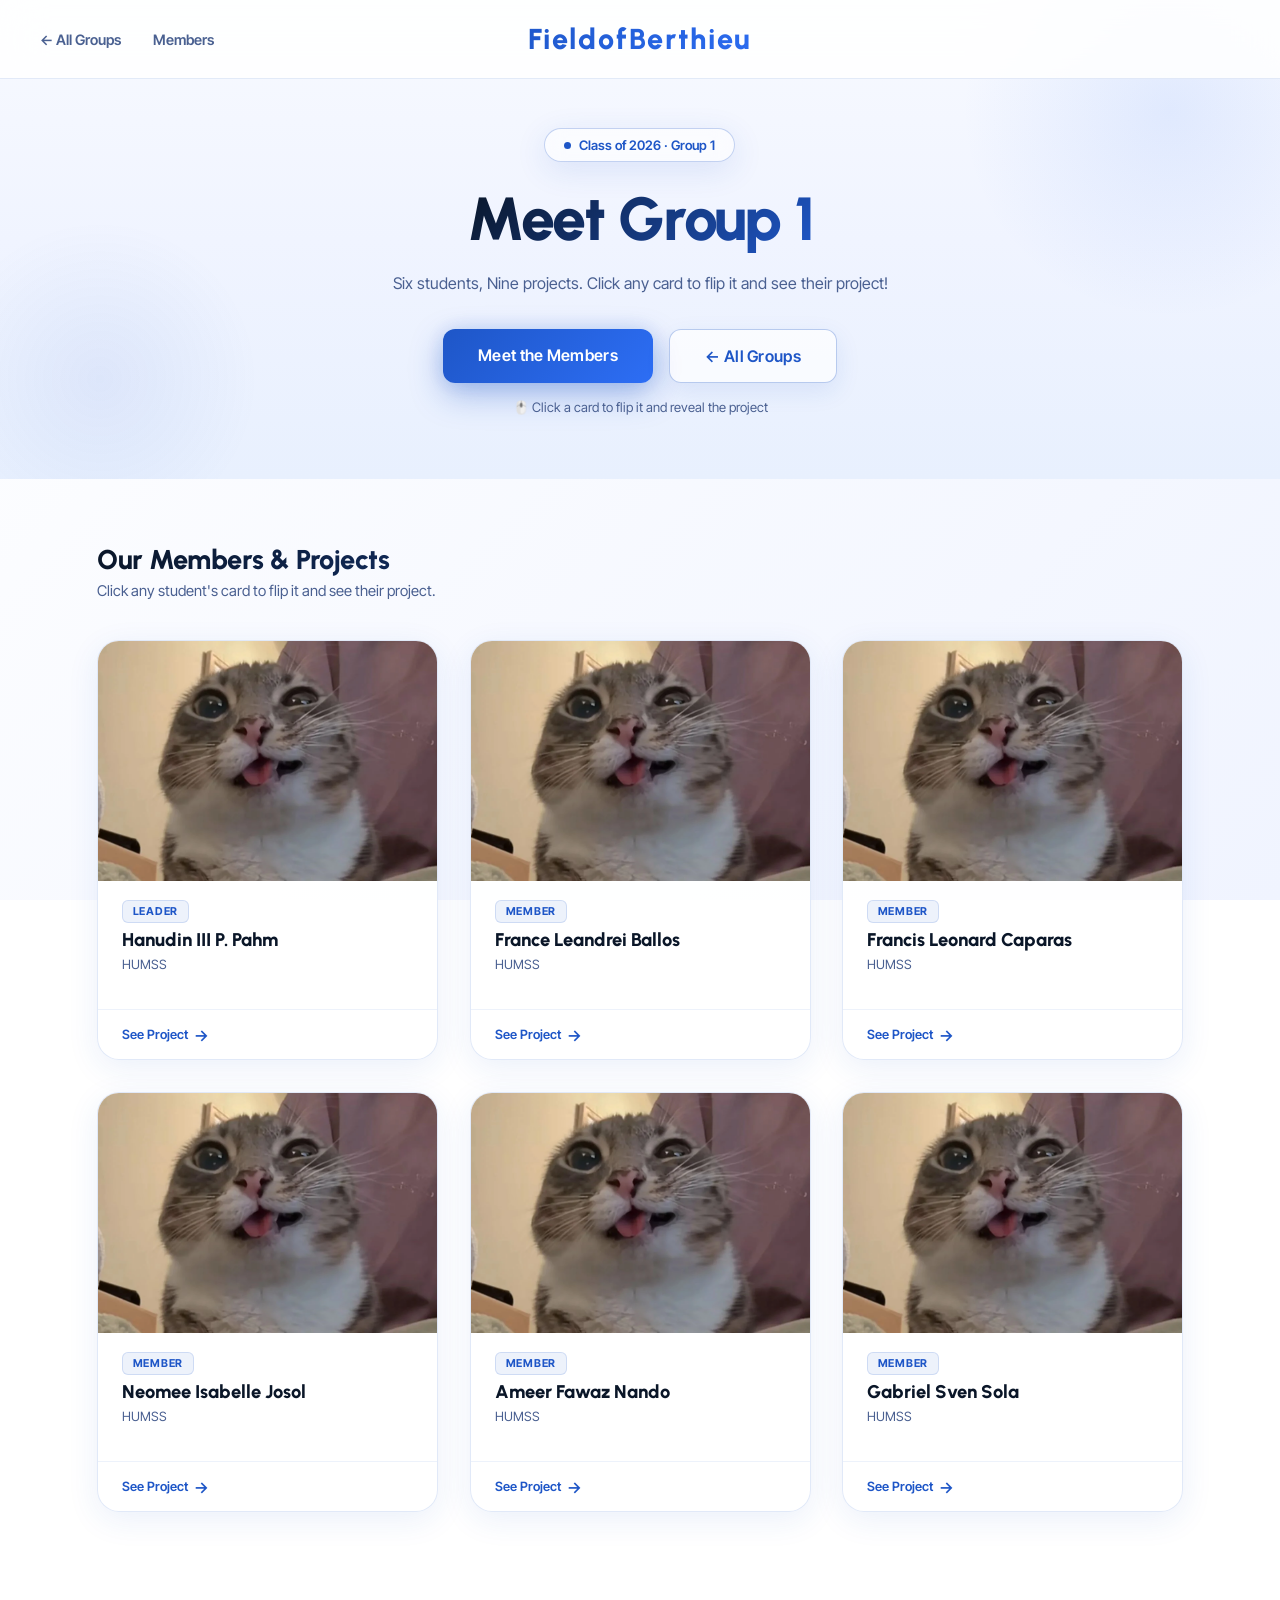
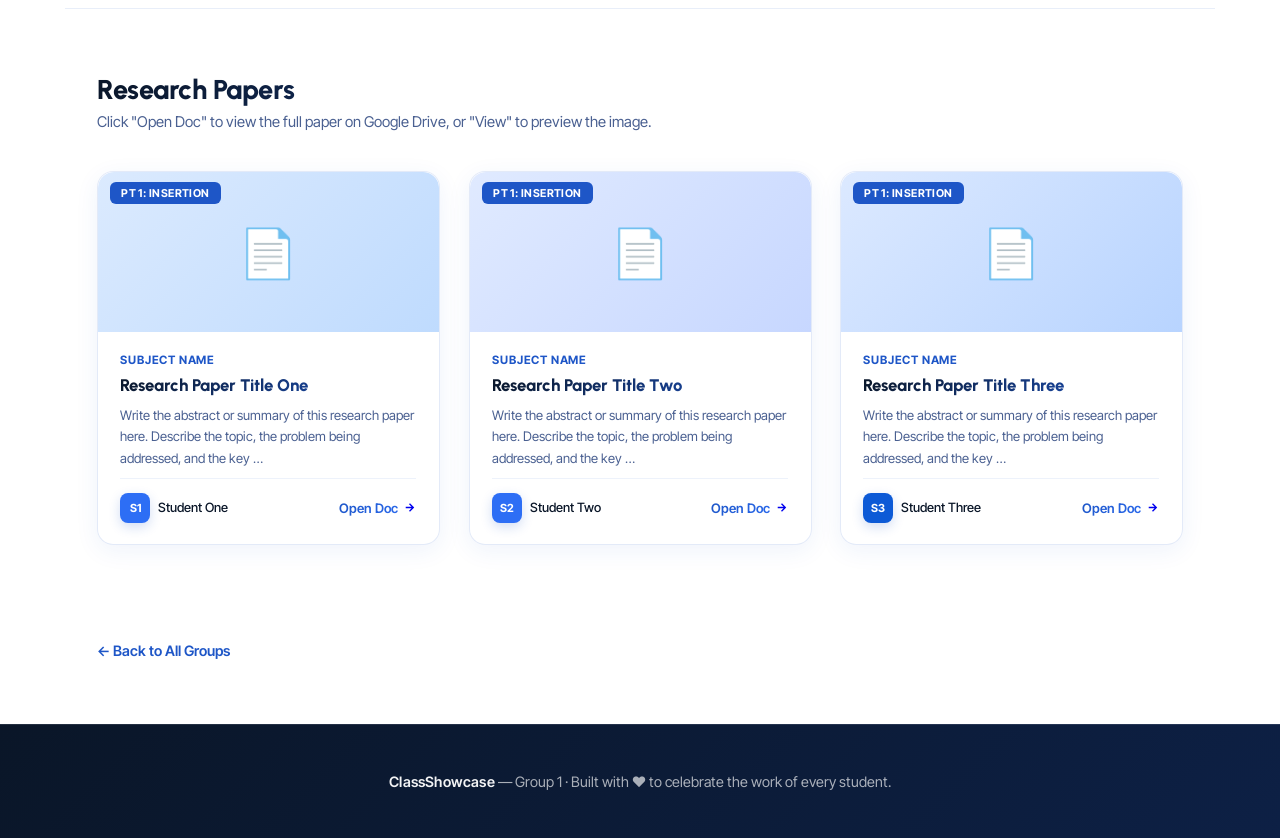
==== commit bd092b82: "fix the font and fix the cards" ====
--- a/showcasewebsite/group1.html
+++ b/showcasewebsite/group1.html
@@ -132,9 +132,10 @@
     }
 
     .flip-front-photo {
-      height: 180px;
+      height: 240px;
       display: flex; align-items: center; justify-content: center;
       position: relative; overflow: hidden;
+      flex-shrink: 0;
     }
     .flip-front-photo-inner {
       width: 88px; height: 88px; border-radius: 50%;
@@ -565,7 +566,7 @@
               <div class="flip-front-photo" style="background:${BGSLIST[i]};padding:0;overflow:hidden;"> 
                 ${m.photo
                   ? `<img src="${m.photo}" alt="${m.name}"
-                      style="width:100%;height:100%;object-fit:cover;object-position:top;display:block;"/>`
+                      style="width:100%;height:100%;object-fit:cover;object-position:center;display:block;"/>`
                   : `<div class="flip-front-photo-inner">${m.initials}</div>`
                 }
               </div>
@@ -576,7 +577,6 @@
               </div>
               <div class="flip-front-footer">
                 <span class="flip-cta">See Project <span class="flip-icon">→</span></span>
-                <span style="font-size:.72rem;color:var(--text-muted);">click to flip</span>
               </div>
             </div>
 
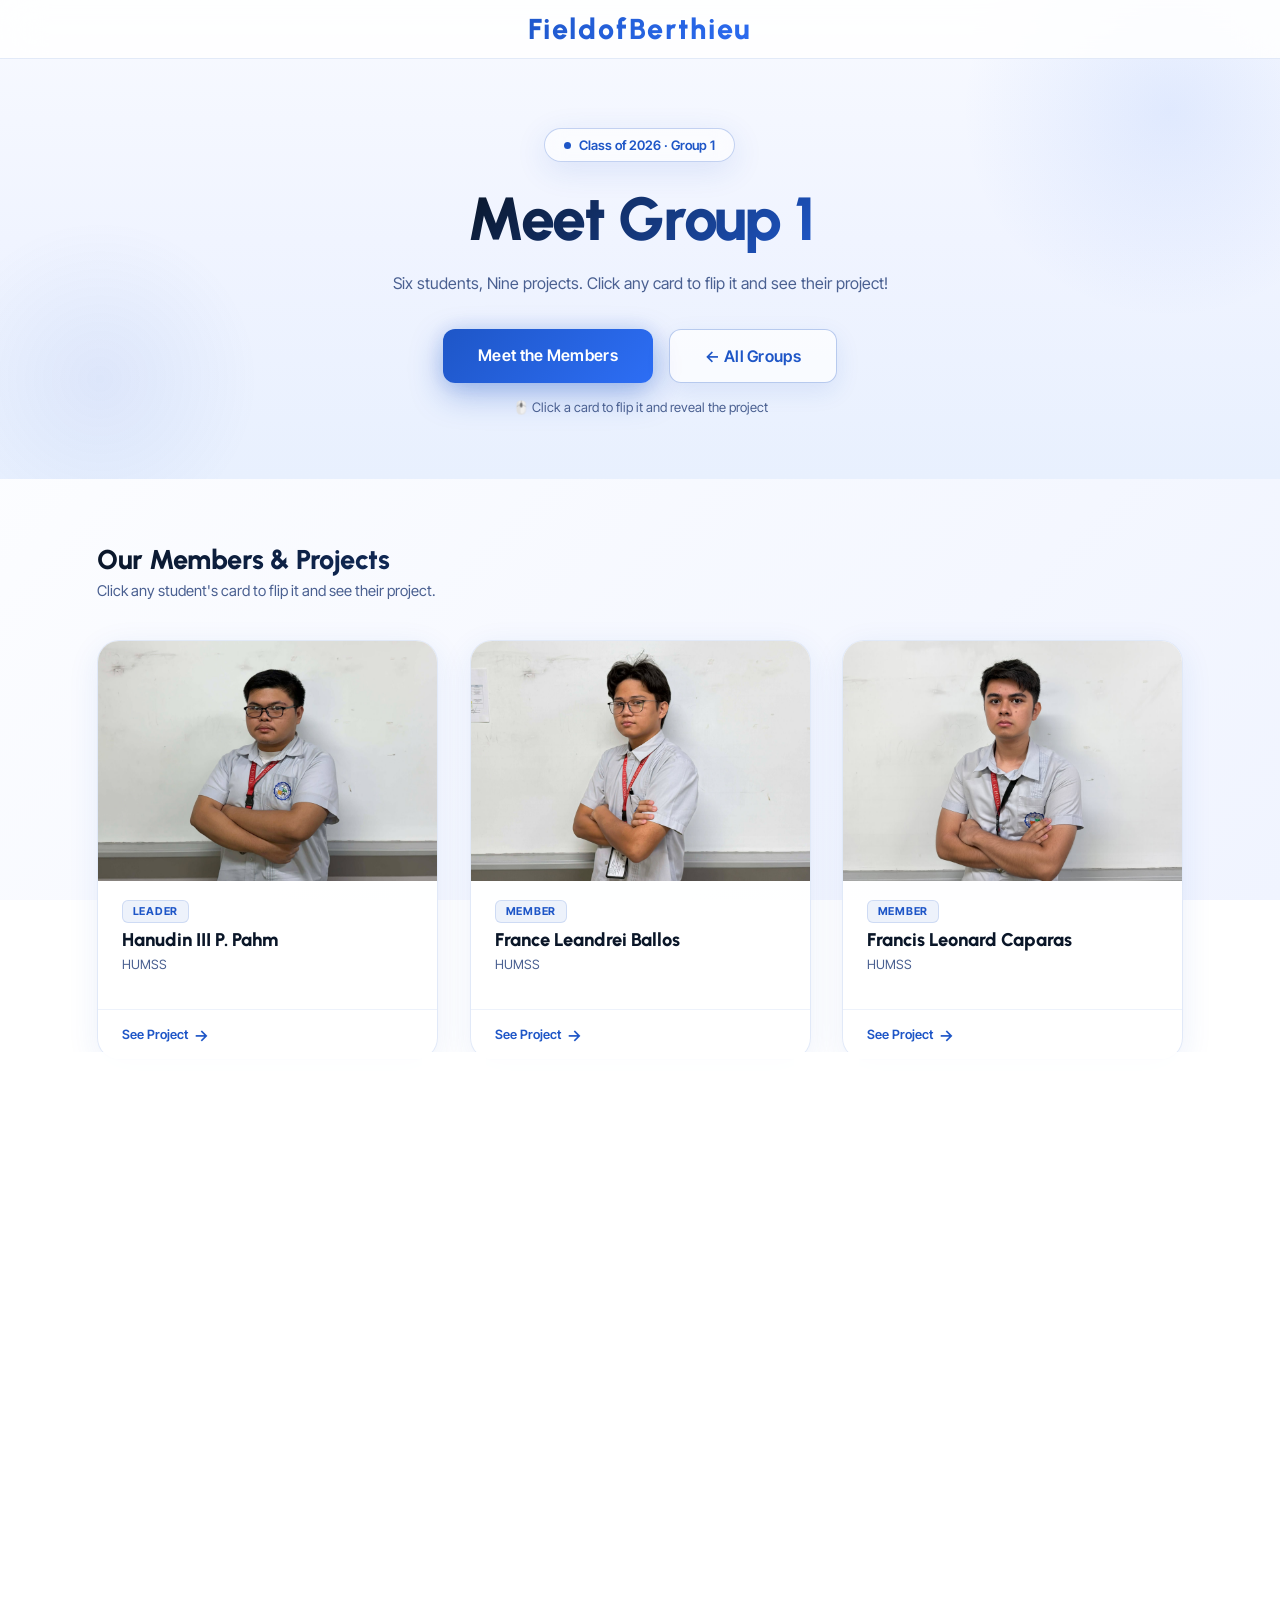
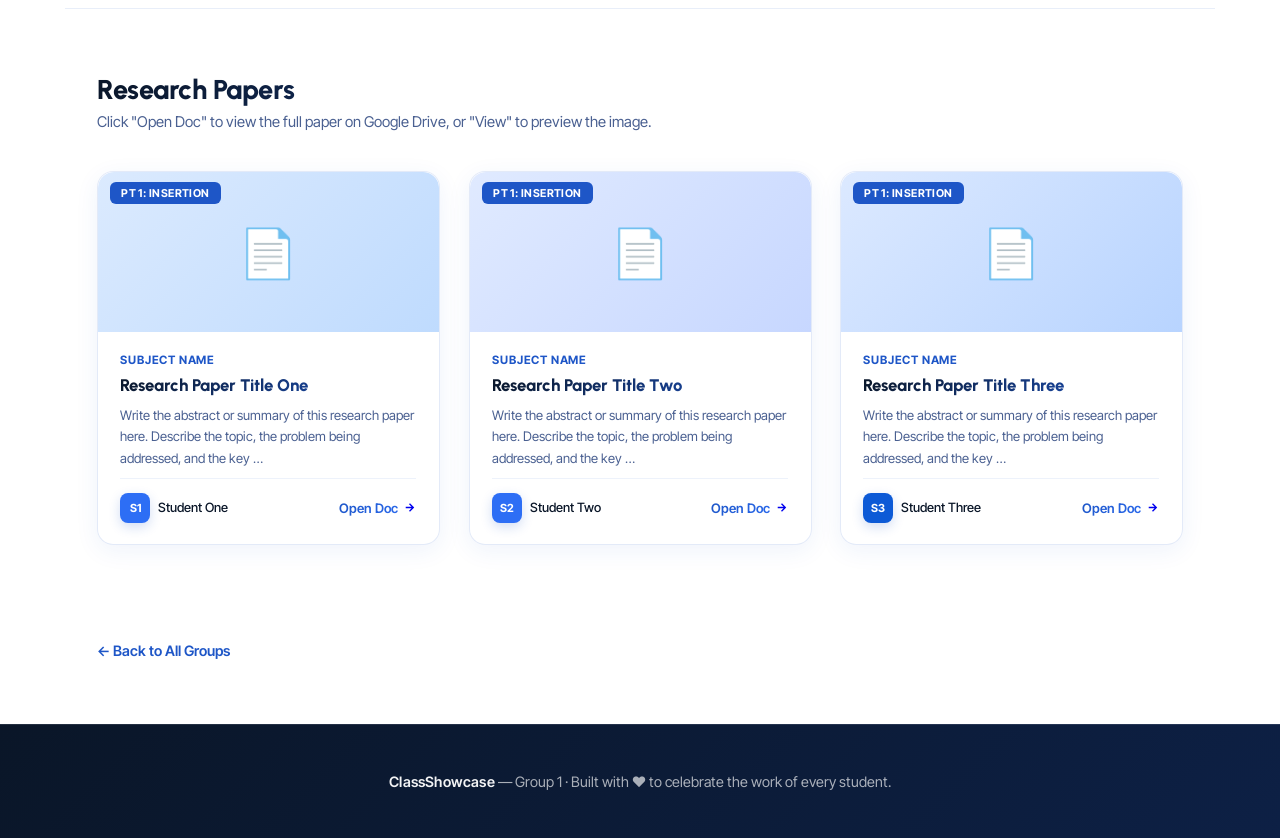
==== commit 710ed03d: "fixed and cleaned a few errors and inserted final profile for each student" ====
--- a/showcasewebsite/group1.html
+++ b/showcasewebsite/group1.html
@@ -356,13 +356,6 @@
   <!-- NAV -->
   <nav id="navbar">
     <a href="index.html" class="nav-logo">FieldofBerthieu</a>
-    <ul class="nav-links" id="navLinks">
-      <li><a href="index.html">← All Groups</a></li>
-      <li><a href="#members">Members</a></li>
-    </ul>
-    <div class="hamburger" id="hamburger" onclick="toggleNav()">
-      <span></span><span></span><span></span>
-    </div>
   </nav>
 
   <!-- HERO -->
@@ -460,7 +453,7 @@
       {
         id: 1,
         name: 'Hanudin III P. Pahm', course: 'HUMSS ', role: 'Leader',
-        photo: 'insertion/Rigby_the_kitty.webp',
+        photo: 'profiles/thyrdie.jpg',
         projectTitle: 'Limited Hands, Growing Needs',
         projectAbstract: 'An Insertion on the Lack of Manpower at the Field of Dreams Children\'s Charity Foundation. This paper explores how manpower is essential in social work, particularly in children\'s charity, and how the lack of volunteers affects the care and development of children in orphanages.',
         projectSubject: 'Fratelli Tutti',
@@ -475,76 +468,76 @@
       {
         id: 2,
         name: 'France Leandrei Ballos', course: 'HUMSS ', role: 'Member',
-        photo: 'insertion/Rigby_the_kitty.webp',
-        projectTitle: 'Research Paper Title Two',
-        projectAbstract: 'Write the abstract or summary of this research paper here. Describe the topic, the problem being addressed, and the key findings or arguments of the study.',
+        photo: 'profiles/leandrei.jpg',
+        projectTitle: '',
+        projectAbstract: '',
         projectSubject: 'Subject Name',
         projectType: 'PT 1: Insertion',
         projectEmoji: '📄',
         projectImage: 'insertion/Ballos.jfif',
         projectLink: '#',
         projectTags: ['PT 1', 'Insertion'],
-        projectDesc: 'Write the abstract or summary of this research paper here.',
+        projectDesc: '',
         projectCategory: 'Research',
       },
       {
         id: 3,
         name: 'Francis Leonard Caparas', course: 'HUMSS ', role: 'Member',
-        photo: 'insertion/Rigby_the_kitty.webp',
-        projectTitle: 'Research Paper Title Three',
-        projectAbstract: 'Write the abstract or summary of this research paper here. Describe the topic, the problem being addressed, and the key findings or arguments of the study.',
+        photo: 'profiles/francis.jpg',
+        projectTitle: '',
+        projectAbstract: '',
         projectSubject: 'Subject Name',
         projectType: 'PT 1: Insertion',
         projectEmoji: '📄',
         projectImage: 'insertion/Rigby_the_kitty.webp',
         projectLink: '#',
         projectTags: ['PT 1', 'Insertion'],
-        projectDesc: 'Write the abstract or summary of this research paper here.',
+        projectDesc: '',
         projectCategory: 'Research',
       },
       {
         id: 4,
         name: 'Neomee Isabelle Josol', course: 'HUMSS ', role: 'Member',
-        photo: 'insertion/Rigby_the_kitty.webp',
-        projectTitle: 'Research Paper Title Four',
-        projectAbstract: 'Write the abstract or summary of this research paper here. Describe the topic, the problem being addressed, and the key findings or arguments of the study.',
+        photo: 'profiles/neomee.jpg',
+        projectTitle: '',
+        projectAbstract: '',
         projectSubject: 'Subject Name',
         projectType: 'PT 1: Insertion',
         projectEmoji: '📄',
         projectImage: 'insertion/Neomee.jfif',
         projectLink: '#',
         projectTags: ['PT 1', 'Insertion'],
-        projectDesc: 'Write the abstract or summary of this research paper here.',
+        projectDesc: '',
         projectCategory: 'Research',
       },
       {
         id: 5,
         name: 'Ameer Fawaz Nando', course: 'HUMSS ', role: 'Member',
-        photo: 'insertion/Rigby_the_kitty.webp',
-        projectTitle: 'Research Paper Title Five',
-        projectAbstract: 'Write the abstract or summary of this research paper here. Describe the topic, the problem being addressed, and the key findings or arguments of the study.',
+        photo: 'profiles/ameer.jpg',
+        projectTitle: '',
+        projectAbstract: '',
         projectSubject: 'Subject Name',
         projectType: 'PT 1: Insertion',
         projectEmoji: '📄',
         projectImage: 'insertion/Nando.jfif',
         projectLink: '#',
         projectTags: ['PT 1', 'Insertion'],
-        projectDesc: 'Write the abstract or summary of this research paper here.',
+        projectDesc: '',
         projectCategory: 'Research',
       },
       {
         id: 6,
         name: 'Gabriel Sven Sola', course: 'HUMSS ', role: 'Member',
-        photo: 'insertion/Rigby_the_kitty.webp',
-        projectTitle: 'Research Paper Title Six',
-        projectAbstract: 'Write the abstract or summary of this research paper here. Describe the topic, the problem being addressed, and the key findings or arguments of the study.',
+        photo: 'profiles/gabsola.jpg',
+        projectTitle: '',
+        projectAbstract: '',
         projectSubject: 'Subject Name',
         projectType: 'PT 1: Insertion',
         projectEmoji: '📄',
         projectImage: 'insertion/Rigby_the_kitty.webp',
         projectLink: '#',
         projectTags: ['PT 1', 'Insertion'],
-        projectDesc: 'Write the abstract or summary of this research paper here.',
+        projectDesc: '',
         projectCategory: 'Research',
       },
     ];
